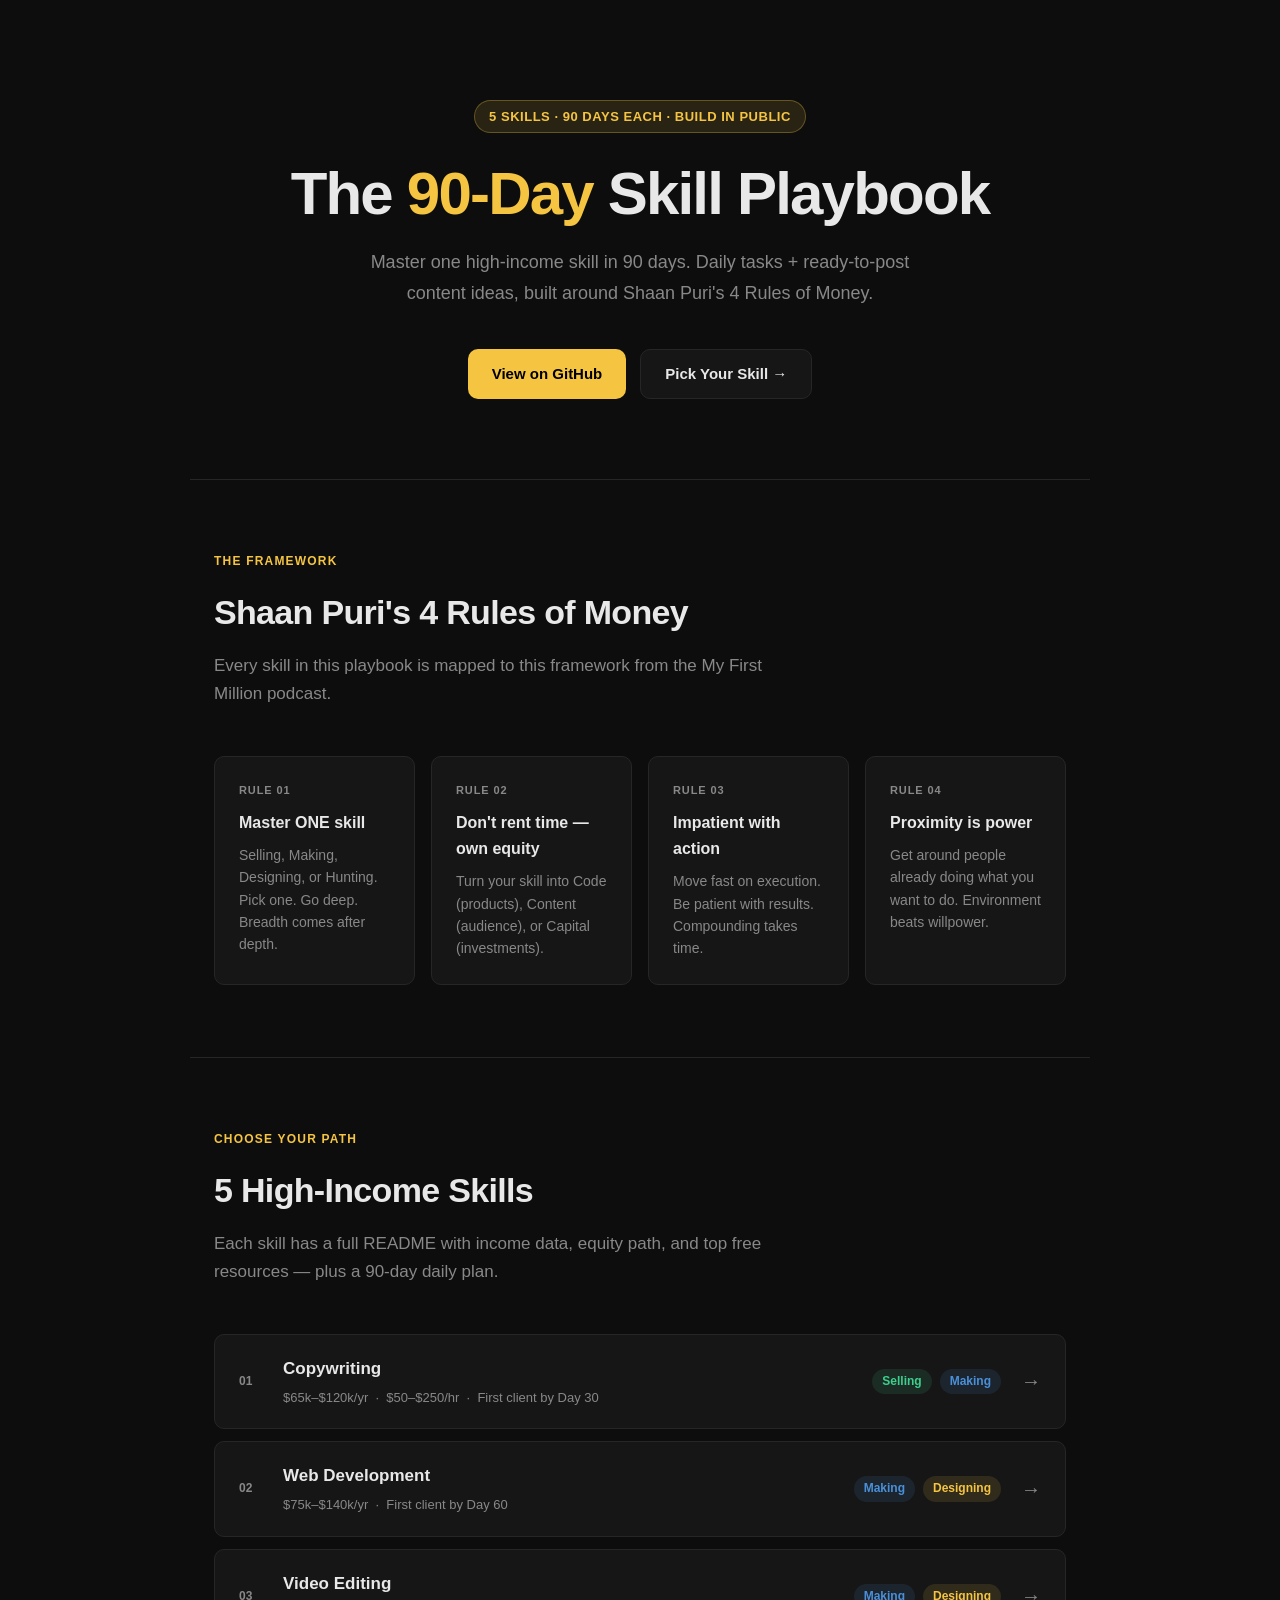
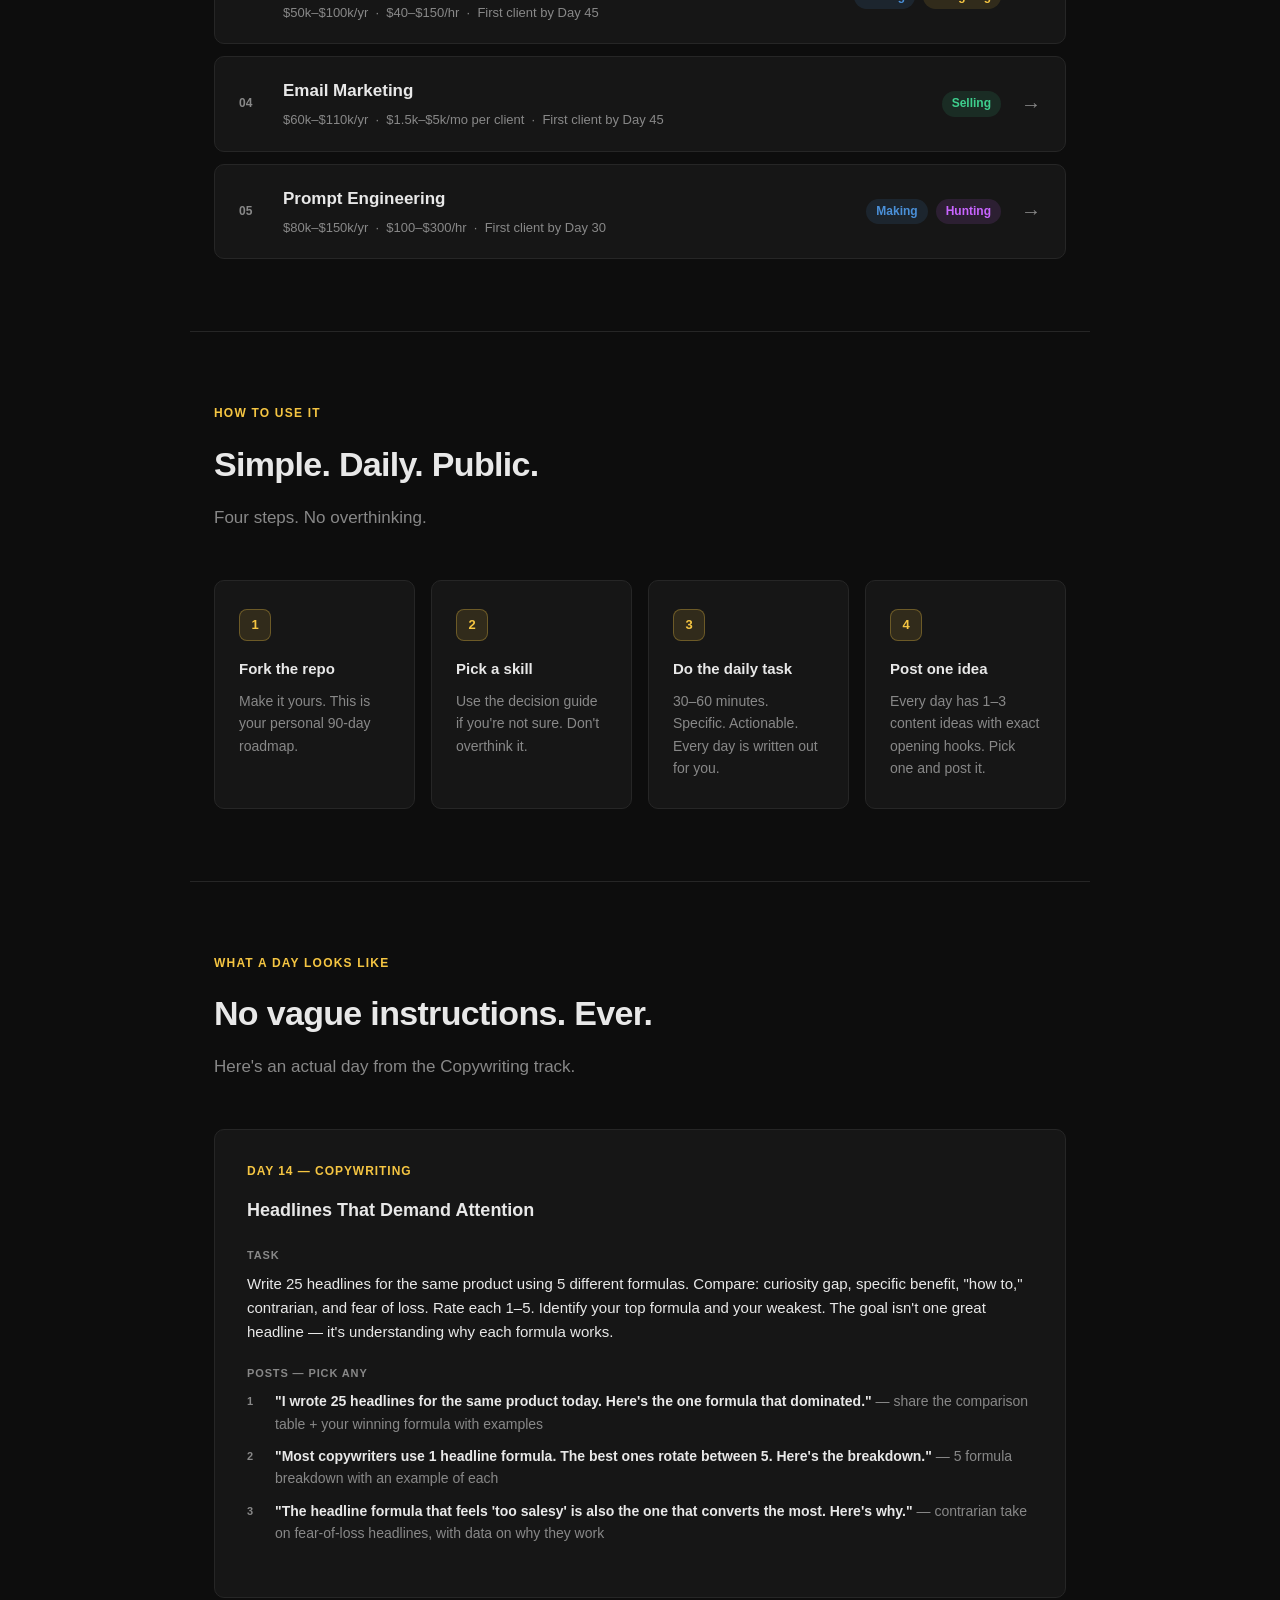
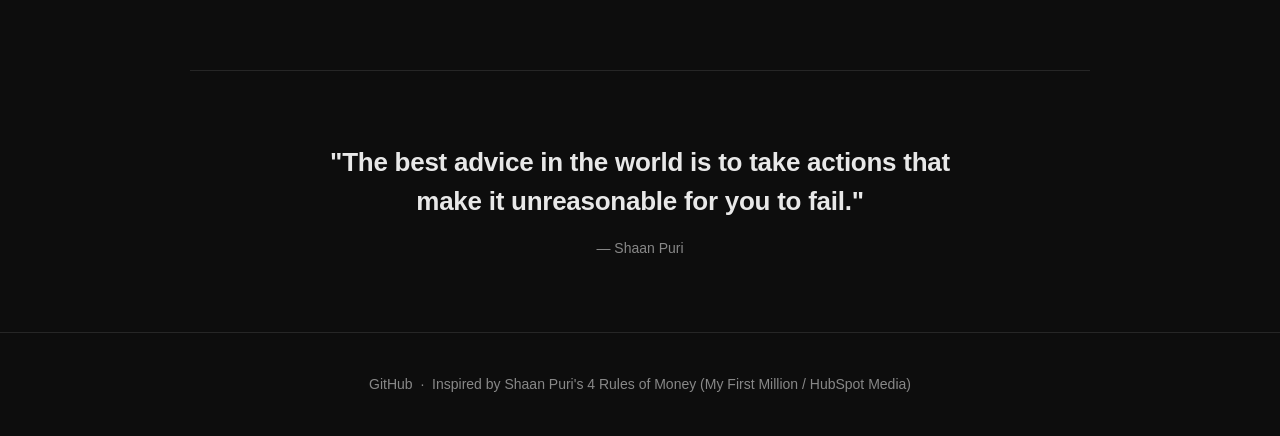
==== docs/index.html @ b60e9d66 "Add GitHub Pages landing page and polish README - docs/index.html: dark-themed landing page with her" ====
<!DOCTYPE html>
<html lang="en">
<head>
  <meta charset="UTF-8" />
  <meta name="viewport" content="width=device-width, initial-scale=1.0" />
  <title>90-Day Skill Playbook</title>
  <meta name="description" content="Master one high-income skill in 90 days. 5 skill tracks mapped to Shaan Puri's 4 Rules of Money — with daily tasks and content ideas for building in public." />
  <meta property="og:title" content="90-Day Skill Playbook" />
  <meta property="og:description" content="Master one high-income skill in 90 days. Daily tasks + post ideas for building in public." />
  <meta property="og:type" content="website" />
  <style>
    *, *::before, *::after { box-sizing: border-box; margin: 0; padding: 0; }

    :root {
      --bg: #0d0d0d;
      --surface: #161616;
      --border: #262626;
      --text: #e8e8e8;
      --muted: #888;
      --accent: #f5c542;
      --accent2: #4a90d9;
      --green: #3ecf8e;
      --radius: 10px;
    }

    body {
      background: var(--bg);
      color: var(--text);
      font-family: -apple-system, BlinkMacSystemFont, 'Segoe UI', sans-serif;
      line-height: 1.65;
      min-height: 100vh;
    }

    a { color: var(--accent); text-decoration: none; }
    a:hover { text-decoration: underline; }

    /* HERO */
    .hero {
      text-align: center;
      padding: 100px 24px 80px;
      max-width: 760px;
      margin: 0 auto;
    }

    .hero-badge {
      display: inline-block;
      background: rgba(245, 197, 66, 0.12);
      color: var(--accent);
      border: 1px solid rgba(245, 197, 66, 0.3);
      padding: 5px 14px;
      border-radius: 100px;
      font-size: 13px;
      font-weight: 600;
      letter-spacing: 0.04em;
      text-transform: uppercase;
      margin-bottom: 28px;
    }

    .hero h1 {
      font-size: clamp(36px, 6vw, 60px);
      font-weight: 800;
      letter-spacing: -0.03em;
      line-height: 1.1;
      margin-bottom: 20px;
    }

    .hero h1 span { color: var(--accent); }

    .hero p {
      font-size: 18px;
      color: var(--muted);
      max-width: 560px;
      margin: 0 auto 40px;
      line-height: 1.7;
    }

    .hero-cta {
      display: flex;
      gap: 14px;
      justify-content: center;
      flex-wrap: wrap;
    }

    .btn {
      display: inline-flex;
      align-items: center;
      gap: 8px;
      padding: 12px 24px;
      border-radius: var(--radius);
      font-size: 15px;
      font-weight: 600;
      transition: opacity 0.15s;
    }

    .btn:hover { opacity: 0.85; text-decoration: none; }

    .btn-primary {
      background: var(--accent);
      color: #000;
    }

    .btn-secondary {
      background: var(--surface);
      color: var(--text);
      border: 1px solid var(--border);
    }

    /* DIVIDER */
    .divider {
      border: none;
      border-top: 1px solid var(--border);
      max-width: 900px;
      margin: 0 auto;
    }

    /* SECTIONS */
    .section {
      max-width: 900px;
      margin: 0 auto;
      padding: 72px 24px;
    }

    .section-label {
      font-size: 12px;
      font-weight: 700;
      letter-spacing: 0.1em;
      text-transform: uppercase;
      color: var(--accent);
      margin-bottom: 12px;
    }

    .section h2 {
      font-size: clamp(24px, 4vw, 34px);
      font-weight: 700;
      letter-spacing: -0.02em;
      margin-bottom: 12px;
    }

    .section-sub {
      color: var(--muted);
      font-size: 17px;
      margin-bottom: 48px;
      max-width: 560px;
    }

    /* FRAMEWORK */
    .rules-grid {
      display: grid;
      grid-template-columns: repeat(auto-fit, minmax(200px, 1fr));
      gap: 16px;
    }

    .rule-card {
      background: var(--surface);
      border: 1px solid var(--border);
      border-radius: var(--radius);
      padding: 24px;
    }

    .rule-num {
      font-size: 11px;
      font-weight: 700;
      letter-spacing: 0.08em;
      text-transform: uppercase;
      color: var(--muted);
      margin-bottom: 10px;
    }

    .rule-card h3 {
      font-size: 16px;
      font-weight: 700;
      margin-bottom: 8px;
      color: var(--text);
    }

    .rule-card p {
      font-size: 14px;
      color: var(--muted);
      line-height: 1.6;
    }

    /* SKILLS */
    .skills-list {
      display: flex;
      flex-direction: column;
      gap: 12px;
    }

    .skill-row {
      display: flex;
      align-items: center;
      gap: 20px;
      background: var(--surface);
      border: 1px solid var(--border);
      border-radius: var(--radius);
      padding: 20px 24px;
      transition: border-color 0.15s;
      text-decoration: none;
      color: var(--text);
    }

    .skill-row:hover {
      border-color: var(--accent);
      text-decoration: none;
    }

    .skill-num {
      font-size: 12px;
      font-weight: 700;
      color: var(--muted);
      min-width: 24px;
    }

    .skill-info { flex: 1; }

    .skill-info h3 {
      font-size: 17px;
      font-weight: 700;
      margin-bottom: 4px;
    }

    .skill-meta {
      font-size: 13px;
      color: var(--muted);
    }

    .skill-tags {
      display: flex;
      gap: 8px;
      flex-wrap: wrap;
    }

    .tag {
      padding: 3px 10px;
      border-radius: 100px;
      font-size: 12px;
      font-weight: 600;
    }

    .tag-selling { background: rgba(62, 207, 142, 0.12); color: var(--green); }
    .tag-making { background: rgba(74, 144, 217, 0.12); color: var(--accent2); }
    .tag-designing { background: rgba(245, 197, 66, 0.12); color: var(--accent); }
    .tag-hunting { background: rgba(200, 100, 255, 0.12); color: #c864ff; }

    .skill-arrow {
      color: var(--muted);
      font-size: 20px;
      transition: transform 0.15s;
    }

    .skill-row:hover .skill-arrow { transform: translateX(4px); }

    /* HOW IT WORKS */
    .steps {
      display: grid;
      grid-template-columns: repeat(auto-fit, minmax(200px, 1fr));
      gap: 16px;
    }

    .step {
      background: var(--surface);
      border: 1px solid var(--border);
      border-radius: var(--radius);
      padding: 28px 24px;
    }

    .step-num {
      width: 32px;
      height: 32px;
      background: rgba(245, 197, 66, 0.12);
      border: 1px solid rgba(245, 197, 66, 0.3);
      border-radius: 8px;
      display: flex;
      align-items: center;
      justify-content: center;
      font-size: 13px;
      font-weight: 700;
      color: var(--accent);
      margin-bottom: 16px;
    }

    .step h3 {
      font-size: 15px;
      font-weight: 700;
      margin-bottom: 8px;
    }

    .step p {
      font-size: 14px;
      color: var(--muted);
      line-height: 1.6;
    }

    /* EXAMPLE DAY */
    .example-box {
      background: var(--surface);
      border: 1px solid var(--border);
      border-radius: var(--radius);
      padding: 32px;
    }

    .example-day-label {
      font-size: 12px;
      font-weight: 700;
      letter-spacing: 0.08em;
      text-transform: uppercase;
      color: var(--accent);
      margin-bottom: 14px;
    }

    .example-box h3 {
      font-size: 18px;
      font-weight: 700;
      margin-bottom: 20px;
    }

    .example-section { margin-bottom: 20px; }

    .example-section-label {
      font-size: 11px;
      font-weight: 700;
      letter-spacing: 0.08em;
      text-transform: uppercase;
      color: var(--muted);
      margin-bottom: 8px;
    }

    .task-text {
      font-size: 15px;
      color: var(--text);
      line-height: 1.6;
    }

    .post-item {
      display: flex;
      gap: 12px;
      align-items: flex-start;
      margin-bottom: 10px;
    }

    .post-item:last-child { margin-bottom: 0; }

    .post-num {
      font-size: 11px;
      font-weight: 700;
      color: var(--muted);
      padding-top: 2px;
      min-width: 16px;
    }

    .post-text { font-size: 14px; line-height: 1.6; color: var(--text); }

    .post-hook { font-weight: 600; }
    .post-angle { color: var(--muted); }

    /* QUOTE */
    .quote-section {
      max-width: 700px;
      margin: 0 auto;
      padding: 72px 24px;
      text-align: center;
    }

    .quote-text {
      font-size: clamp(20px, 3vw, 26px);
      font-weight: 600;
      line-height: 1.5;
      letter-spacing: -0.01em;
      margin-bottom: 16px;
    }

    .quote-attr {
      font-size: 14px;
      color: var(--muted);
    }

    /* FOOTER */
    footer {
      border-top: 1px solid var(--border);
      padding: 40px 24px;
      text-align: center;
      color: var(--muted);
      font-size: 14px;
    }

    footer a { color: var(--muted); }
    footer a:hover { color: var(--text); }

    @media (max-width: 600px) {
      .skill-tags { display: none; }
    }
  </style>
</head>
<body>

  <!-- HERO -->
  <section class="hero">
    <div class="hero-badge">5 Skills · 90 Days Each · Build in Public</div>
    <h1>The <span>90-Day</span> Skill Playbook</h1>
    <p>Master one high-income skill in 90 days. Daily tasks + ready-to-post content ideas, built around Shaan Puri's 4 Rules of Money.</p>
    <div class="hero-cta">
      <a class="btn btn-primary" href="https://github.com/siddchauhan77/90-day-skill-playbook">
        View on GitHub
      </a>
      <a class="btn btn-secondary" href="https://github.com/siddchauhan77/90-day-skill-playbook/blob/main/pick-your-skill.md">
        Pick Your Skill →
      </a>
    </div>
  </section>

  <hr class="divider" />

  <!-- FRAMEWORK -->
  <section class="section">
    <div class="section-label">The Framework</div>
    <h2>Shaan Puri's 4 Rules of Money</h2>
    <p class="section-sub">Every skill in this playbook is mapped to this framework from the My First Million podcast.</p>
    <div class="rules-grid">
      <div class="rule-card">
        <div class="rule-num">Rule 01</div>
        <h3>Master ONE skill</h3>
        <p>Selling, Making, Designing, or Hunting. Pick one. Go deep. Breadth comes after depth.</p>
      </div>
      <div class="rule-card">
        <div class="rule-num">Rule 02</div>
        <h3>Don't rent time — own equity</h3>
        <p>Turn your skill into Code (products), Content (audience), or Capital (investments).</p>
      </div>
      <div class="rule-card">
        <div class="rule-num">Rule 03</div>
        <h3>Impatient with action</h3>
        <p>Move fast on execution. Be patient with results. Compounding takes time.</p>
      </div>
      <div class="rule-card">
        <div class="rule-num">Rule 04</div>
        <h3>Proximity is power</h3>
        <p>Get around people already doing what you want to do. Environment beats willpower.</p>
      </div>
    </div>
  </section>

  <hr class="divider" />

  <!-- SKILLS -->
  <section class="section">
    <div class="section-label">Choose Your Path</div>
    <h2>5 High-Income Skills</h2>
    <p class="section-sub">Each skill has a full README with income data, equity path, and top free resources — plus a 90-day daily plan.</p>
    <div class="skills-list">

      <a class="skill-row" href="https://github.com/siddchauhan77/90-day-skill-playbook/tree/main/skills/01-copywriting">
        <div class="skill-num">01</div>
        <div class="skill-info">
          <h3>Copywriting</h3>
          <div class="skill-meta">$65k–$120k/yr &nbsp;·&nbsp; $50–$250/hr &nbsp;·&nbsp; First client by Day 30</div>
        </div>
        <div class="skill-tags">
          <span class="tag tag-selling">Selling</span>
          <span class="tag tag-making">Making</span>
        </div>
        <div class="skill-arrow">→</div>
      </a>

      <a class="skill-row" href="https://github.com/siddchauhan77/90-day-skill-playbook/tree/main/skills/02-web-development">
        <div class="skill-num">02</div>
        <div class="skill-info">
          <h3>Web Development</h3>
          <div class="skill-meta">$75k–$140k/yr &nbsp;·&nbsp; First client by Day 60</div>
        </div>
        <div class="skill-tags">
          <span class="tag tag-making">Making</span>
          <span class="tag tag-designing">Designing</span>
        </div>
        <div class="skill-arrow">→</div>
      </a>

      <a class="skill-row" href="https://github.com/siddchauhan77/90-day-skill-playbook/tree/main/skills/03-video-editing">
        <div class="skill-num">03</div>
        <div class="skill-info">
          <h3>Video Editing</h3>
          <div class="skill-meta">$50k–$100k/yr &nbsp;·&nbsp; $40–$150/hr &nbsp;·&nbsp; First client by Day 45</div>
        </div>
        <div class="skill-tags">
          <span class="tag tag-making">Making</span>
          <span class="tag tag-designing">Designing</span>
        </div>
        <div class="skill-arrow">→</div>
      </a>

      <a class="skill-row" href="https://github.com/siddchauhan77/90-day-skill-playbook/tree/main/skills/04-email-marketing">
        <div class="skill-num">04</div>
        <div class="skill-info">
          <h3>Email Marketing</h3>
          <div class="skill-meta">$60k–$110k/yr &nbsp;·&nbsp; $1.5k–$5k/mo per client &nbsp;·&nbsp; First client by Day 45</div>
        </div>
        <div class="skill-tags">
          <span class="tag tag-selling">Selling</span>
        </div>
        <div class="skill-arrow">→</div>
      </a>

      <a class="skill-row" href="https://github.com/siddchauhan77/90-day-skill-playbook/tree/main/skills/05-prompt-engineering">
        <div class="skill-num">05</div>
        <div class="skill-info">
          <h3>Prompt Engineering</h3>
          <div class="skill-meta">$80k–$150k/yr &nbsp;·&nbsp; $100–$300/hr &nbsp;·&nbsp; First client by Day 30</div>
        </div>
        <div class="skill-tags">
          <span class="tag tag-making">Making</span>
          <span class="tag tag-hunting">Hunting</span>
        </div>
        <div class="skill-arrow">→</div>
      </a>

    </div>
  </section>

  <hr class="divider" />

  <!-- HOW IT WORKS -->
  <section class="section">
    <div class="section-label">How to Use It</div>
    <h2>Simple. Daily. Public.</h2>
    <p class="section-sub">Four steps. No overthinking.</p>
    <div class="steps">
      <div class="step">
        <div class="step-num">1</div>
        <h3>Fork the repo</h3>
        <p>Make it yours. This is your personal 90-day roadmap.</p>
      </div>
      <div class="step">
        <div class="step-num">2</div>
        <h3>Pick a skill</h3>
        <p>Use the decision guide if you're not sure. Don't overthink it.</p>
      </div>
      <div class="step">
        <div class="step-num">3</div>
        <h3>Do the daily task</h3>
        <p>30–60 minutes. Specific. Actionable. Every day is written out for you.</p>
      </div>
      <div class="step">
        <div class="step-num">4</div>
        <h3>Post one idea</h3>
        <p>Every day has 1–3 content ideas with exact opening hooks. Pick one and post it.</p>
      </div>
    </div>
  </section>

  <hr class="divider" />

  <!-- EXAMPLE DAY -->
  <section class="section">
    <div class="section-label">What a Day Looks Like</div>
    <h2>No vague instructions. Ever.</h2>
    <p class="section-sub">Here's an actual day from the Copywriting track.</p>
    <div class="example-box">
      <div class="example-day-label">Day 14 — Copywriting</div>
      <h3>Headlines That Demand Attention</h3>
      <div class="example-section">
        <div class="example-section-label">Task</div>
        <p class="task-text">Write 25 headlines for the same product using 5 different formulas. Compare: curiosity gap, specific benefit, "how to," contrarian, and fear of loss. Rate each 1–5. Identify your top formula and your weakest. The goal isn't one great headline — it's understanding why each formula works.</p>
      </div>
      <div class="example-section">
        <div class="example-section-label">Posts — pick any</div>
        <div class="post-item">
          <div class="post-num">1</div>
          <div class="post-text"><span class="post-hook">"I wrote 25 headlines for the same product today. Here's the one formula that dominated."</span> <span class="post-angle">— share the comparison table + your winning formula with examples</span></div>
        </div>
        <div class="post-item">
          <div class="post-num">2</div>
          <div class="post-text"><span class="post-hook">"Most copywriters use 1 headline formula. The best ones rotate between 5. Here's the breakdown."</span> <span class="post-angle">— 5 formula breakdown with an example of each</span></div>
        </div>
        <div class="post-item">
          <div class="post-num">3</div>
          <div class="post-text"><span class="post-hook">"The headline formula that feels 'too salesy' is also the one that converts the most. Here's why."</span> <span class="post-angle">— contrarian take on fear-of-loss headlines, with data on why they work</span></div>
        </div>
      </div>
    </div>
  </section>

  <hr class="divider" />

  <!-- QUOTE -->
  <section class="quote-section">
    <p class="quote-text">"The best advice in the world is to take actions that make it unreasonable for you to fail."</p>
    <p class="quote-attr">— Shaan Puri</p>
  </section>

  <!-- FOOTER -->
  <footer>
    <p>
      <a href="https://github.com/siddchauhan77/90-day-skill-playbook">GitHub</a>
      &nbsp;·&nbsp;
      Inspired by Shaan Puri's 4 Rules of Money (My First Million / HubSpot Media)
    </p>
  </footer>

</body>
</html>
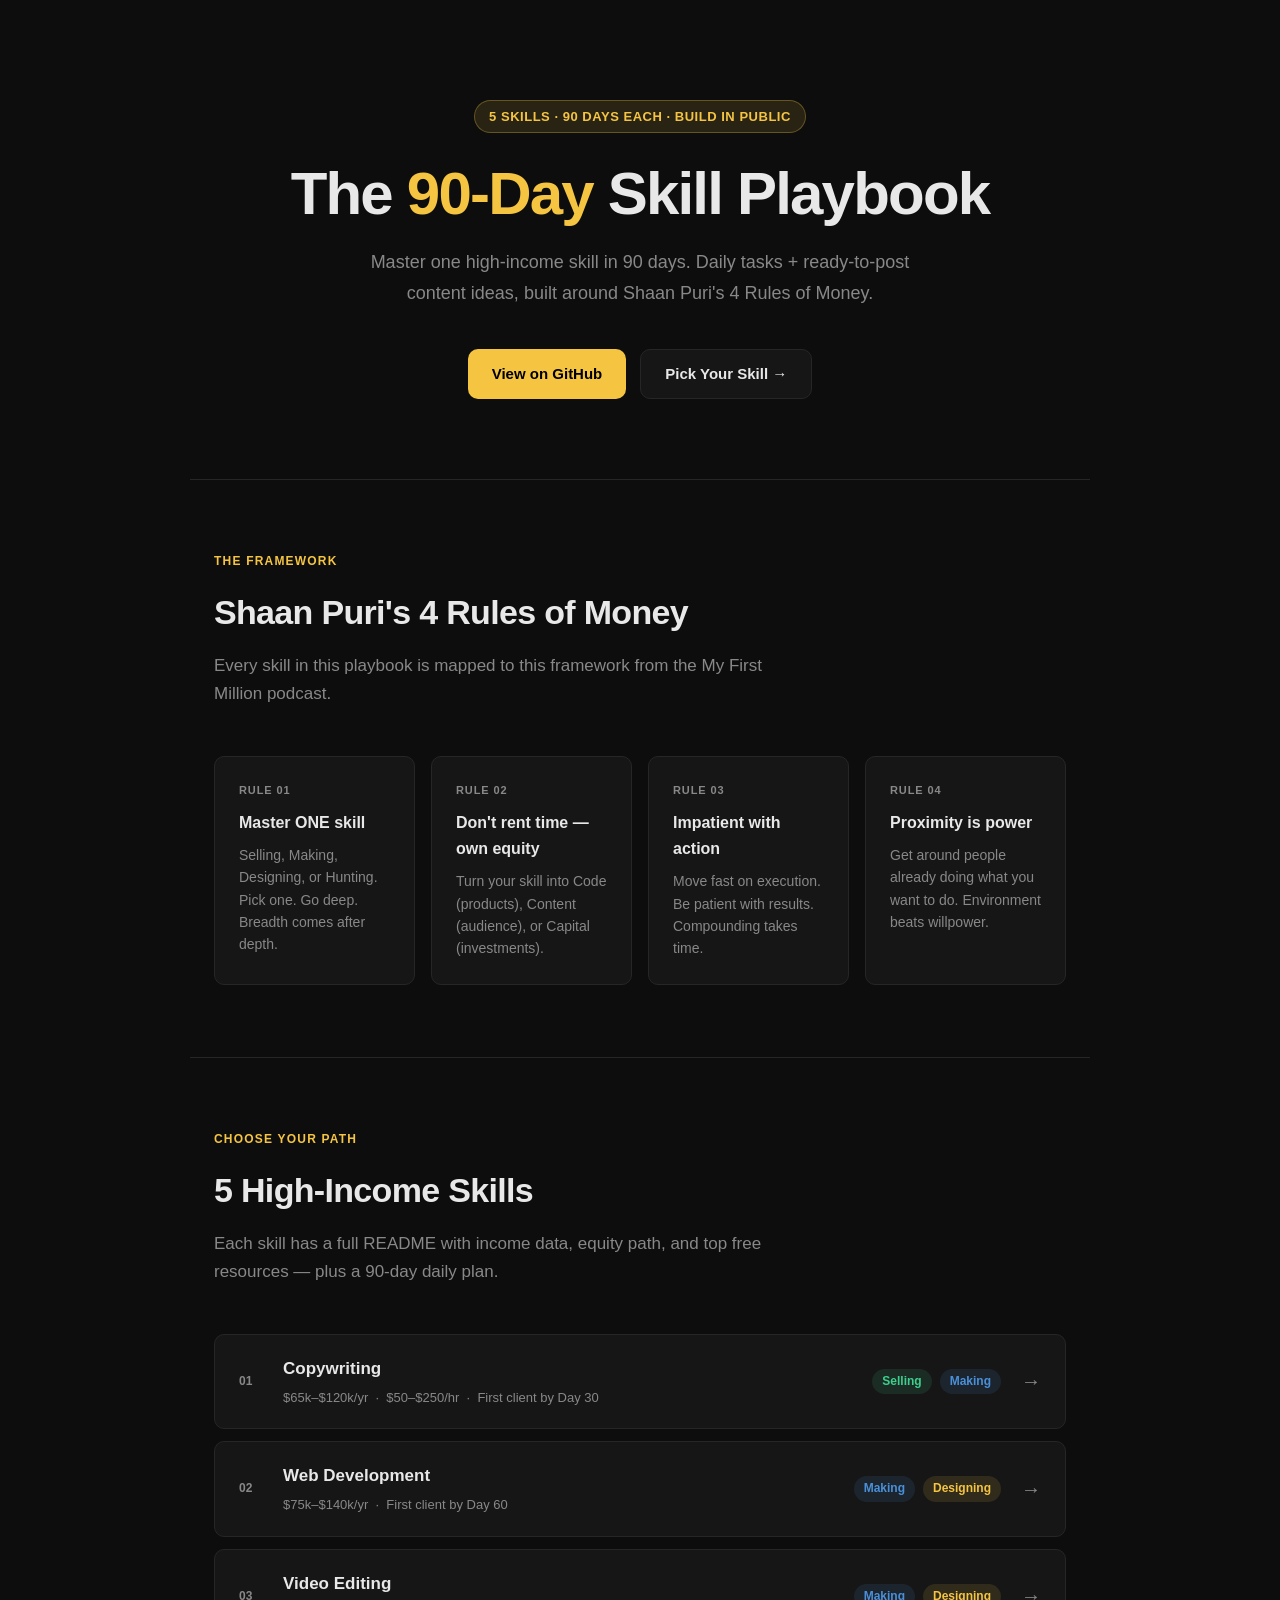
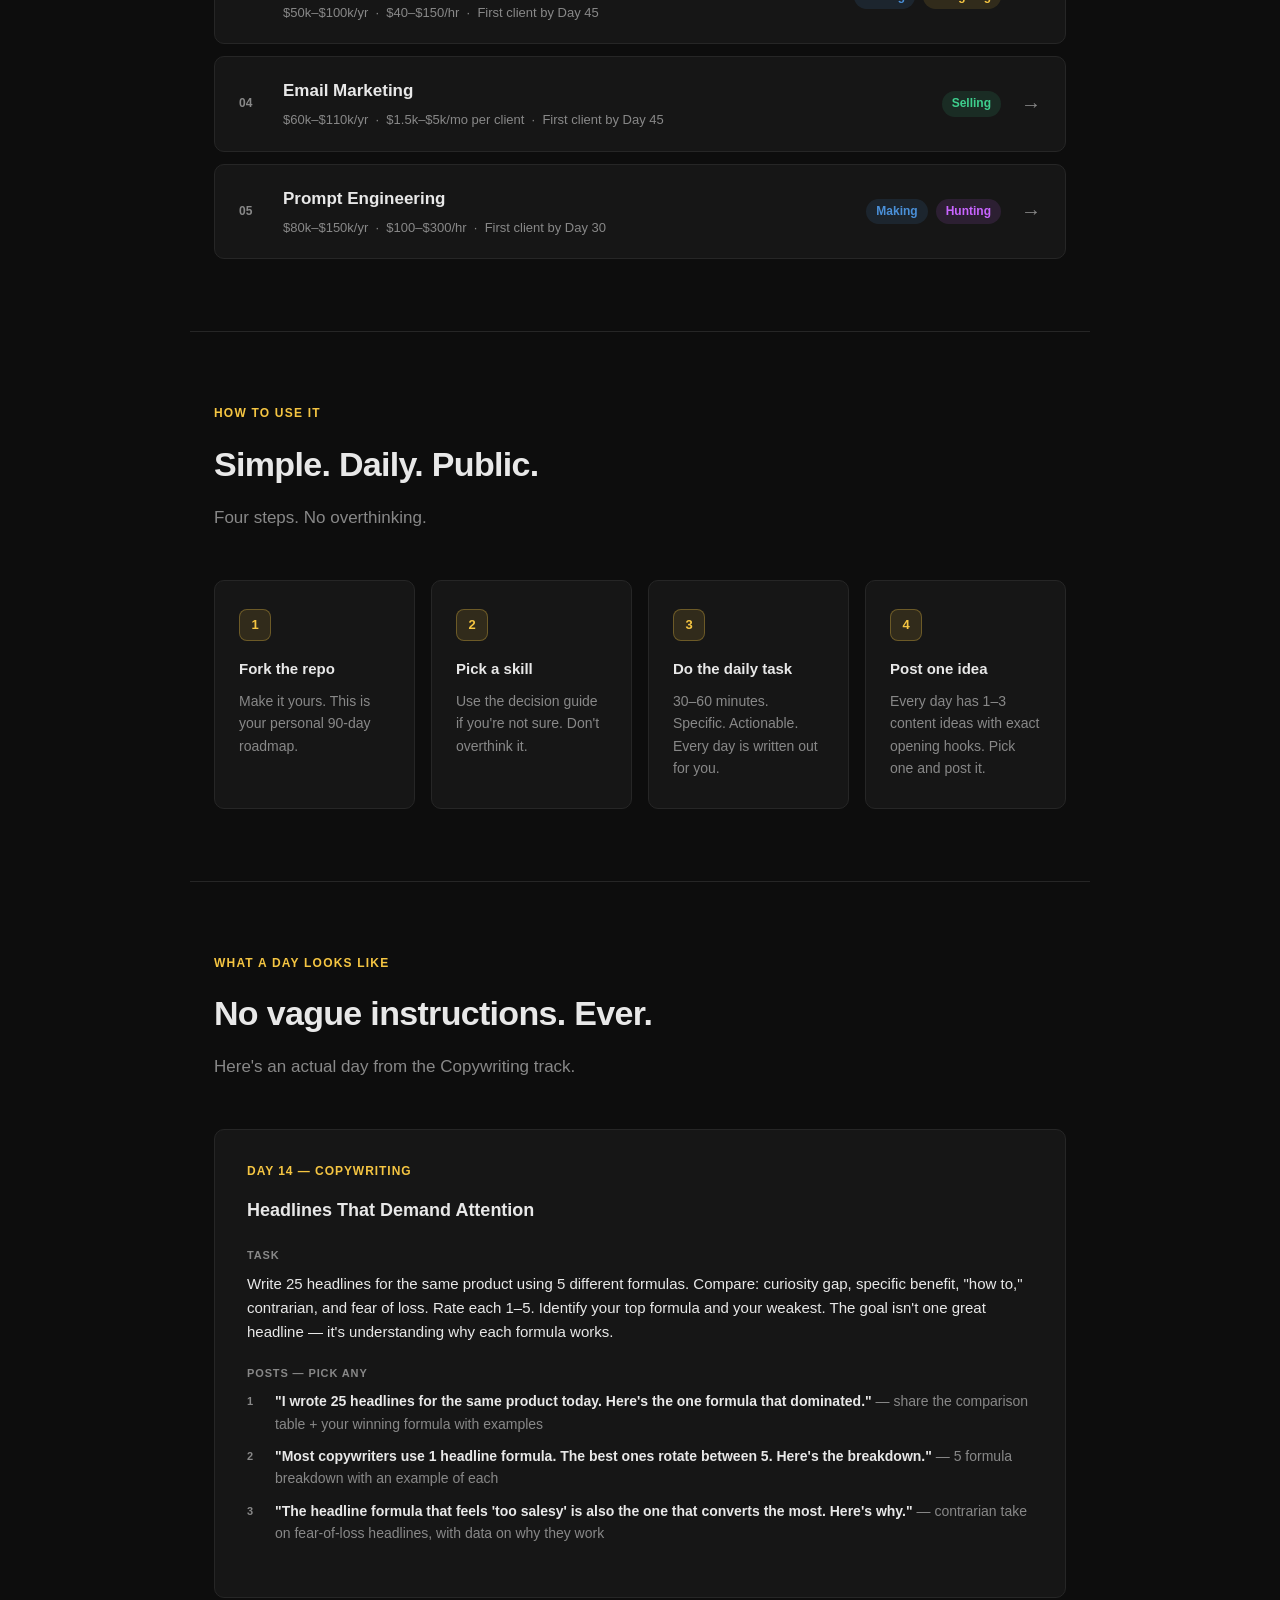
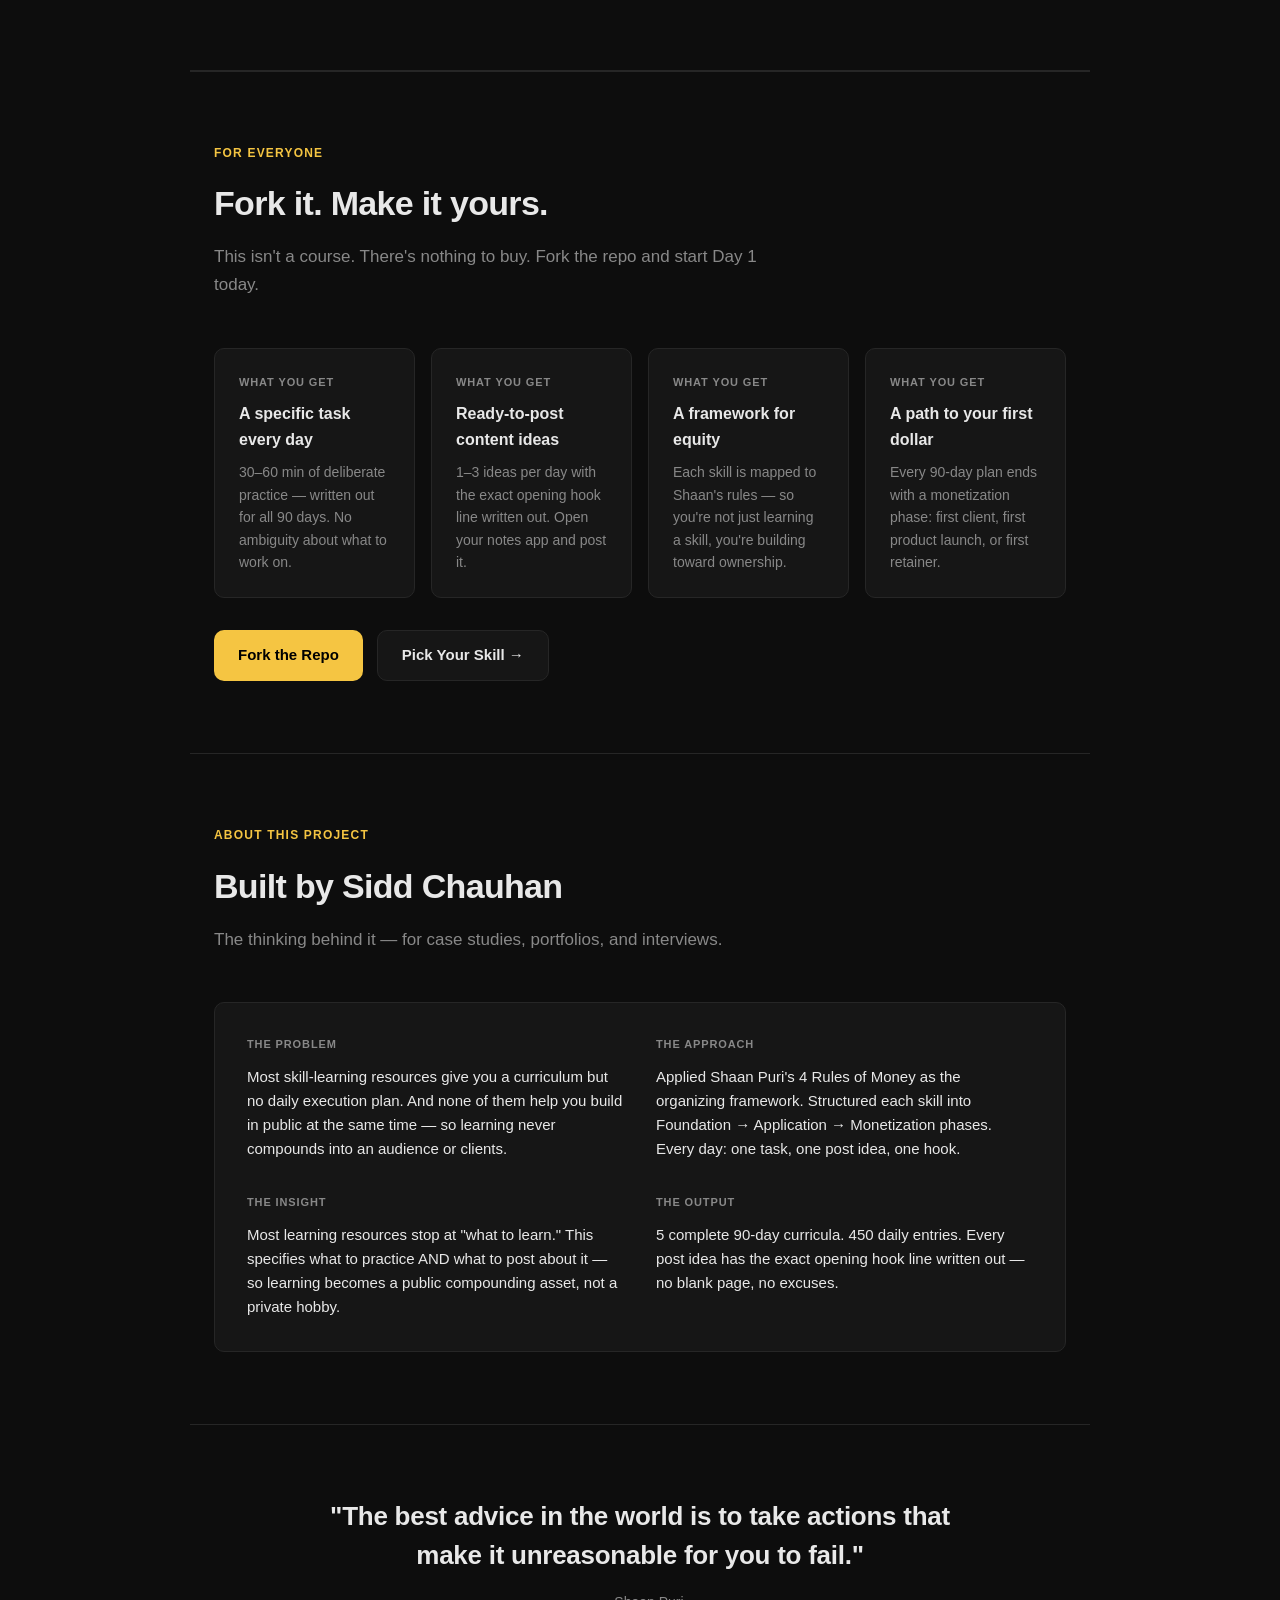
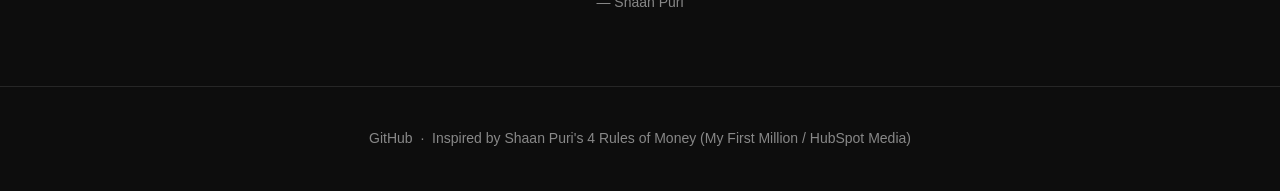
==== commit fad8b832: "Add portfolio framing, value prop, and case study sections - README: added 'Fork This and Make It Yo" ====
--- a/docs/index.html
+++ b/docs/index.html
@@ -388,6 +388,9 @@
 
     @media (max-width: 600px) {
       .skill-tags { display: none; }
+      .example-box > div[style*="grid"] {
+        grid-template-columns: 1fr !important;
+      }
     }
   </style>
 </head>
@@ -580,6 +583,72 @@
 
   <hr class="divider" />
 
+  <hr class="divider" />
+
+  <!-- USE THIS YOURSELF -->
+  <section class="section">
+    <div class="section-label">For Everyone</div>
+    <h2>Fork it. Make it yours.</h2>
+    <p class="section-sub">This isn't a course. There's nothing to buy. Fork the repo and start Day 1 today.</p>
+    <div class="rules-grid">
+      <div class="rule-card">
+        <div class="rule-num">What you get</div>
+        <h3>A specific task every day</h3>
+        <p>30–60 min of deliberate practice — written out for all 90 days. No ambiguity about what to work on.</p>
+      </div>
+      <div class="rule-card">
+        <div class="rule-num">What you get</div>
+        <h3>Ready-to-post content ideas</h3>
+        <p>1–3 ideas per day with the exact opening hook line written out. Open your notes app and post it.</p>
+      </div>
+      <div class="rule-card">
+        <div class="rule-num">What you get</div>
+        <h3>A framework for equity</h3>
+        <p>Each skill is mapped to Shaan's rules — so you're not just learning a skill, you're building toward ownership.</p>
+      </div>
+      <div class="rule-card">
+        <div class="rule-num">What you get</div>
+        <h3>A path to your first dollar</h3>
+        <p>Every 90-day plan ends with a monetization phase: first client, first product launch, or first retainer.</p>
+      </div>
+    </div>
+    <div style="margin-top: 32px; display: flex; gap: 14px; flex-wrap: wrap;">
+      <a class="btn btn-primary" href="https://github.com/siddchauhan77/90-day-skill-playbook/fork">Fork the Repo</a>
+      <a class="btn btn-secondary" href="https://github.com/siddchauhan77/90-day-skill-playbook/blob/main/pick-your-skill.md">Pick Your Skill →</a>
+    </div>
+  </section>
+
+  <hr class="divider" />
+
+  <!-- PORTFOLIO / CASE STUDY FRAMING -->
+  <section class="section">
+    <div class="section-label">About This Project</div>
+    <h2>Built by Sidd Chauhan</h2>
+    <p class="section-sub">The thinking behind it — for case studies, portfolios, and interviews.</p>
+    <div class="example-box">
+      <div style="display: grid; grid-template-columns: 1fr 1fr; gap: 32px;">
+        <div>
+          <div class="example-section-label" style="margin-bottom: 12px;">The Problem</div>
+          <p class="task-text">Most skill-learning resources give you a curriculum but no daily execution plan. And none of them help you build in public at the same time — so learning never compounds into an audience or clients.</p>
+        </div>
+        <div>
+          <div class="example-section-label" style="margin-bottom: 12px;">The Approach</div>
+          <p class="task-text">Applied Shaan Puri's 4 Rules of Money as the organizing framework. Structured each skill into Foundation → Application → Monetization phases. Every day: one task, one post idea, one hook.</p>
+        </div>
+        <div>
+          <div class="example-section-label" style="margin-bottom: 12px;">The Insight</div>
+          <p class="task-text">Most learning resources stop at "what to learn." This specifies what to practice AND what to post about it — so learning becomes a public compounding asset, not a private hobby.</p>
+        </div>
+        <div>
+          <div class="example-section-label" style="margin-bottom: 12px;">The Output</div>
+          <p class="task-text">5 complete 90-day curricula. 450 daily entries. Every post idea has the exact opening hook line written out — no blank page, no excuses.</p>
+        </div>
+      </div>
+    </div>
+  </section>
+
+  <hr class="divider" />
+
   <!-- QUOTE -->
   <section class="quote-section">
     <p class="quote-text">"The best advice in the world is to take actions that make it unreasonable for you to fail."</p>
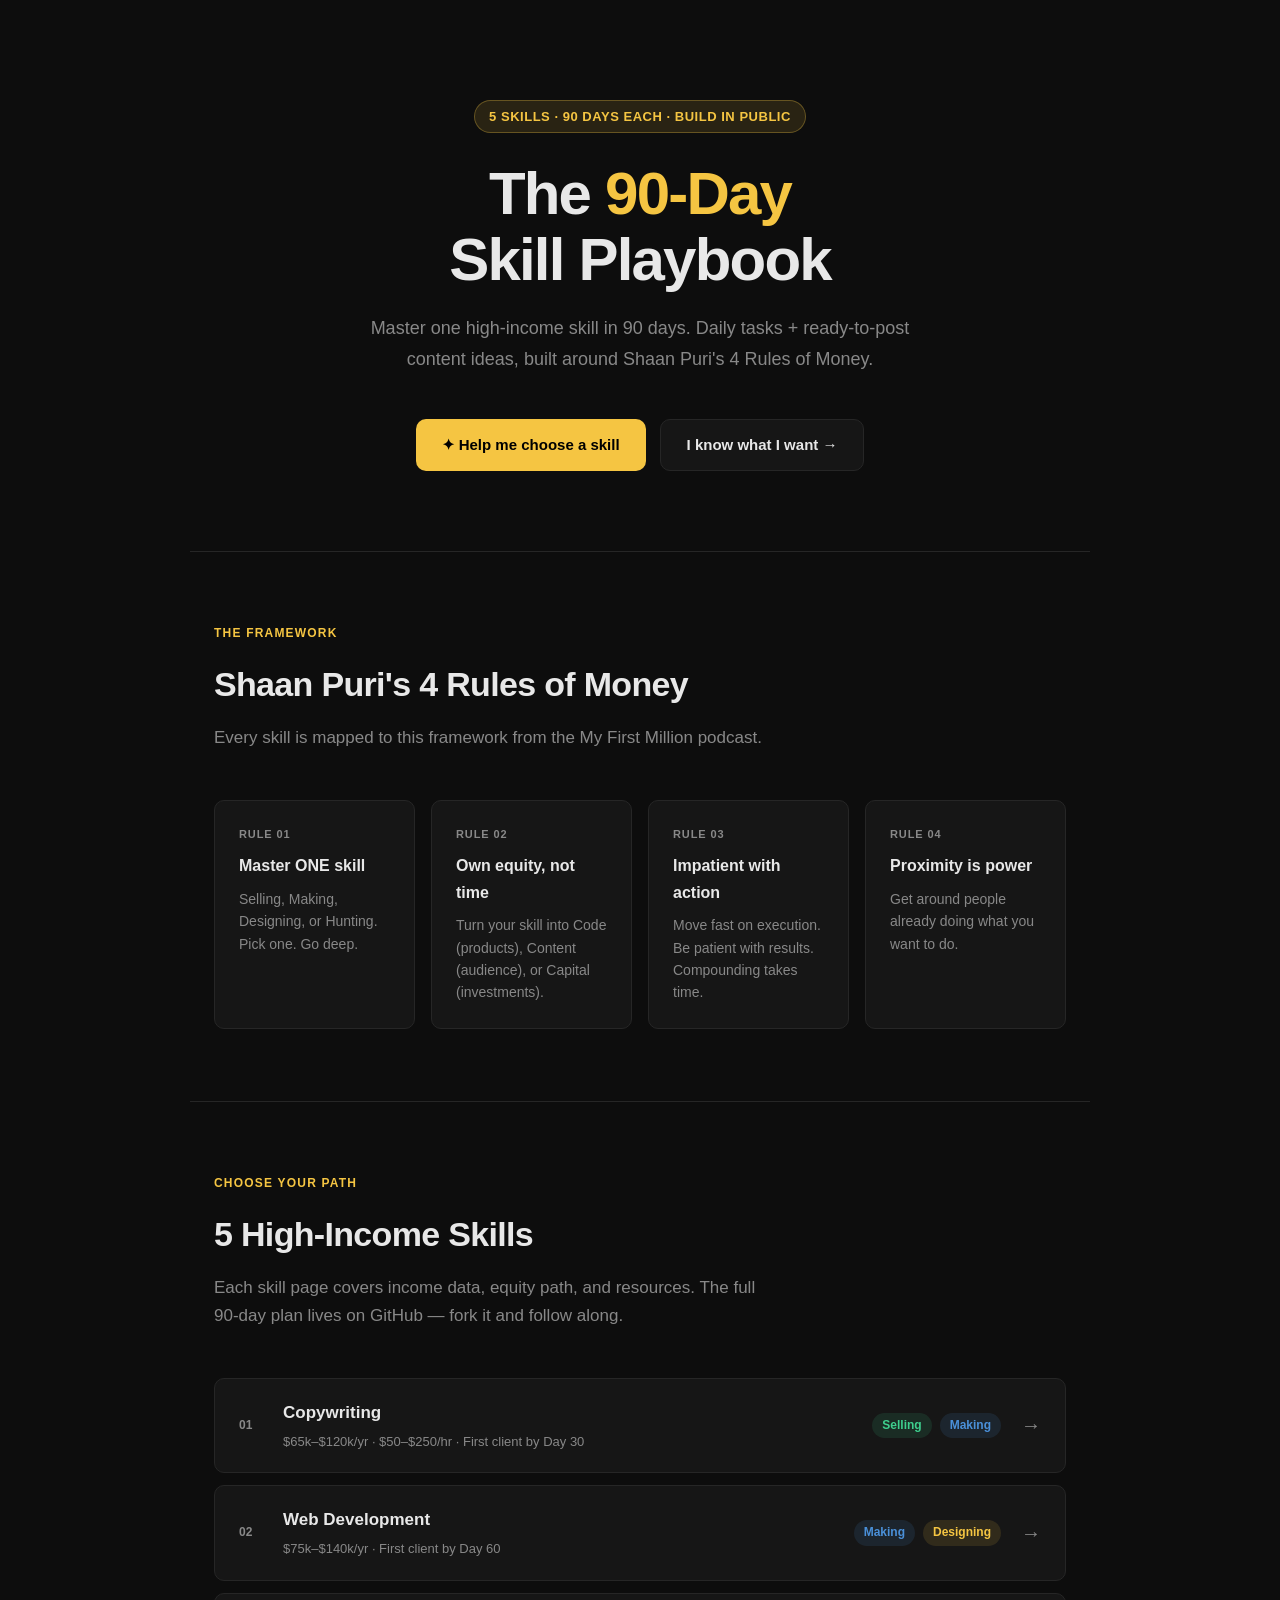
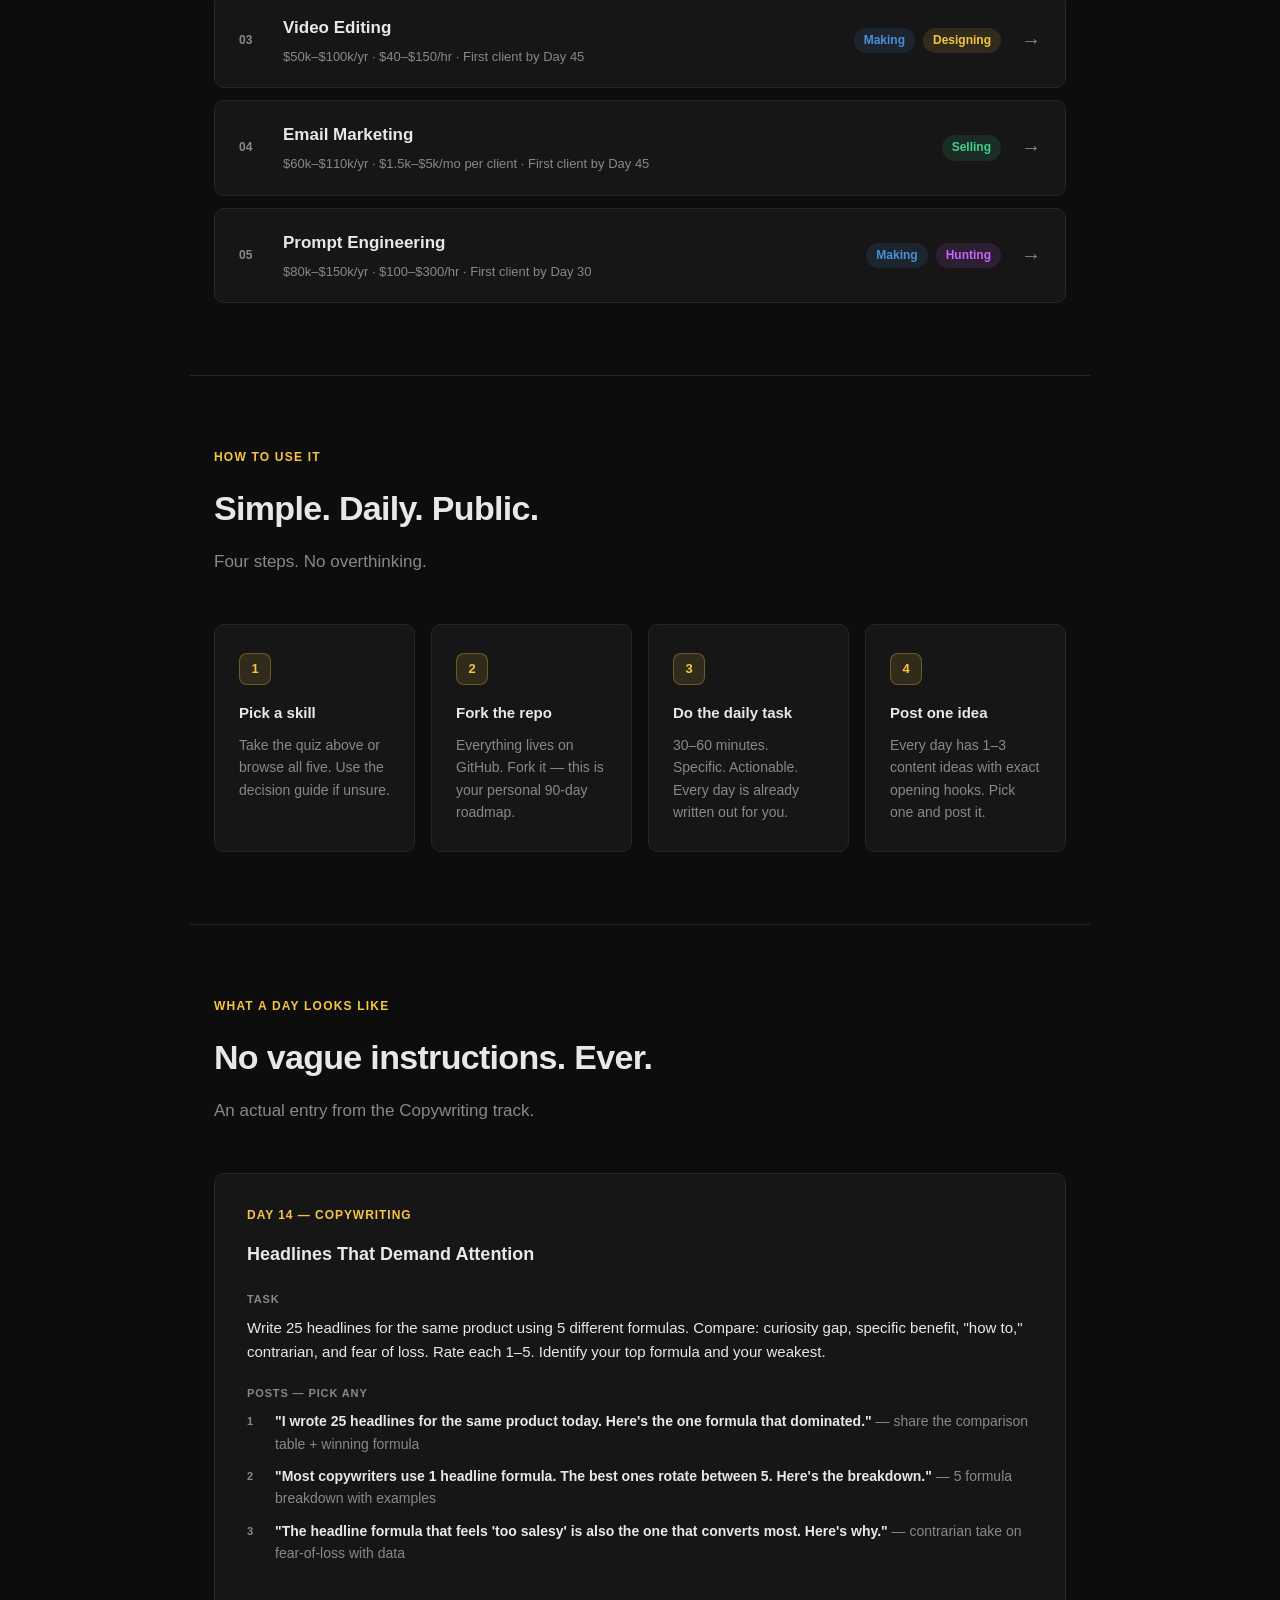
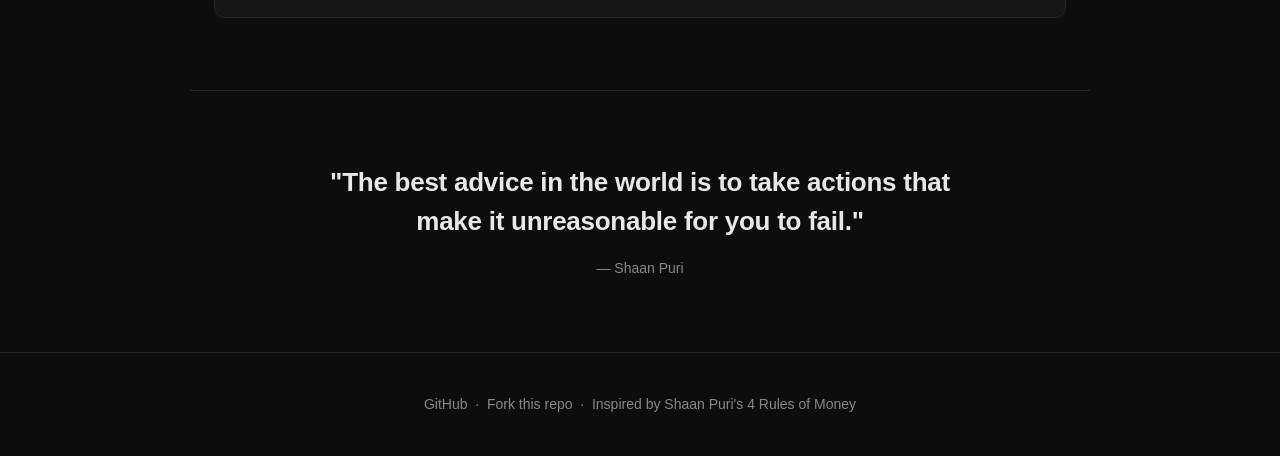
==== commit 928e929e: "Add quiz overlay, skill pages, and shared stylesheet - Rewrote landing page with 4-question card dec" ====
--- a/docs/index.html
+++ b/docs/index.html
@@ -4,665 +4,381 @@
   <meta charset="UTF-8" />
   <meta name="viewport" content="width=device-width, initial-scale=1.0" />
   <title>90-Day Skill Playbook</title>
-  <meta name="description" content="Master one high-income skill in 90 days. 5 skill tracks mapped to Shaan Puri's 4 Rules of Money — with daily tasks and content ideas for building in public." />
-  <meta property="og:title" content="90-Day Skill Playbook" />
-  <meta property="og:description" content="Master one high-income skill in 90 days. Daily tasks + post ideas for building in public." />
-  <meta property="og:type" content="website" />
+  <meta name="description" content="Master one high-income skill in 90 days. 5 skill tracks mapped to Shaan Puri's 4 Rules of Money." />
   <style>
     *, *::before, *::after { box-sizing: border-box; margin: 0; padding: 0; }
-
     :root {
-      --bg: #0d0d0d;
-      --surface: #161616;
-      --border: #262626;
-      --text: #e8e8e8;
-      --muted: #888;
-      --accent: #f5c542;
-      --accent2: #4a90d9;
-      --green: #3ecf8e;
-      --radius: 10px;
-    }
-
-    body {
-      background: var(--bg);
-      color: var(--text);
-      font-family: -apple-system, BlinkMacSystemFont, 'Segoe UI', sans-serif;
-      line-height: 1.65;
-      min-height: 100vh;
-    }
-
-    a { color: var(--accent); text-decoration: none; }
-    a:hover { text-decoration: underline; }
-
-    /* HERO */
-    .hero {
-      text-align: center;
-      padding: 100px 24px 80px;
-      max-width: 760px;
-      margin: 0 auto;
-    }
-
-    .hero-badge {
-      display: inline-block;
-      background: rgba(245, 197, 66, 0.12);
-      color: var(--accent);
-      border: 1px solid rgba(245, 197, 66, 0.3);
-      padding: 5px 14px;
-      border-radius: 100px;
-      font-size: 13px;
-      font-weight: 600;
-      letter-spacing: 0.04em;
-      text-transform: uppercase;
-      margin-bottom: 28px;
-    }
-
-    .hero h1 {
-      font-size: clamp(36px, 6vw, 60px);
-      font-weight: 800;
-      letter-spacing: -0.03em;
-      line-height: 1.1;
-      margin-bottom: 20px;
-    }
-
-    .hero h1 span { color: var(--accent); }
-
-    .hero p {
-      font-size: 18px;
-      color: var(--muted);
-      max-width: 560px;
-      margin: 0 auto 40px;
-      line-height: 1.7;
-    }
-
-    .hero-cta {
-      display: flex;
-      gap: 14px;
-      justify-content: center;
-      flex-wrap: wrap;
-    }
-
-    .btn {
-      display: inline-flex;
-      align-items: center;
-      gap: 8px;
-      padding: 12px 24px;
-      border-radius: var(--radius);
-      font-size: 15px;
-      font-weight: 600;
-      transition: opacity 0.15s;
-    }
-
-    .btn:hover { opacity: 0.85; text-decoration: none; }
-
-    .btn-primary {
-      background: var(--accent);
-      color: #000;
-    }
-
-    .btn-secondary {
-      background: var(--surface);
-      color: var(--text);
-      border: 1px solid var(--border);
-    }
-
-    /* DIVIDER */
-    .divider {
-      border: none;
-      border-top: 1px solid var(--border);
-      max-width: 900px;
-      margin: 0 auto;
-    }
-
-    /* SECTIONS */
-    .section {
-      max-width: 900px;
-      margin: 0 auto;
-      padding: 72px 24px;
-    }
-
-    .section-label {
-      font-size: 12px;
-      font-weight: 700;
-      letter-spacing: 0.1em;
-      text-transform: uppercase;
-      color: var(--accent);
-      margin-bottom: 12px;
-    }
-
-    .section h2 {
-      font-size: clamp(24px, 4vw, 34px);
-      font-weight: 700;
-      letter-spacing: -0.02em;
-      margin-bottom: 12px;
-    }
-
-    .section-sub {
-      color: var(--muted);
-      font-size: 17px;
-      margin-bottom: 48px;
-      max-width: 560px;
-    }
-
-    /* FRAMEWORK */
-    .rules-grid {
-      display: grid;
-      grid-template-columns: repeat(auto-fit, minmax(200px, 1fr));
-      gap: 16px;
-    }
-
-    .rule-card {
-      background: var(--surface);
-      border: 1px solid var(--border);
-      border-radius: var(--radius);
-      padding: 24px;
-    }
-
-    .rule-num {
-      font-size: 11px;
-      font-weight: 700;
-      letter-spacing: 0.08em;
-      text-transform: uppercase;
-      color: var(--muted);
-      margin-bottom: 10px;
-    }
-
-    .rule-card h3 {
-      font-size: 16px;
-      font-weight: 700;
-      margin-bottom: 8px;
-      color: var(--text);
-    }
-
-    .rule-card p {
-      font-size: 14px;
-      color: var(--muted);
-      line-height: 1.6;
-    }
-
-    /* SKILLS */
-    .skills-list {
-      display: flex;
-      flex-direction: column;
-      gap: 12px;
-    }
-
-    .skill-row {
-      display: flex;
-      align-items: center;
-      gap: 20px;
-      background: var(--surface);
-      border: 1px solid var(--border);
-      border-radius: var(--radius);
-      padding: 20px 24px;
-      transition: border-color 0.15s;
-      text-decoration: none;
-      color: var(--text);
-    }
-
-    .skill-row:hover {
-      border-color: var(--accent);
-      text-decoration: none;
-    }
-
-    .skill-num {
-      font-size: 12px;
-      font-weight: 700;
-      color: var(--muted);
-      min-width: 24px;
-    }
-
-    .skill-info { flex: 1; }
-
-    .skill-info h3 {
-      font-size: 17px;
-      font-weight: 700;
-      margin-bottom: 4px;
-    }
-
-    .skill-meta {
-      font-size: 13px;
-      color: var(--muted);
-    }
-
-    .skill-tags {
-      display: flex;
-      gap: 8px;
-      flex-wrap: wrap;
-    }
-
-    .tag {
-      padding: 3px 10px;
-      border-radius: 100px;
-      font-size: 12px;
-      font-weight: 600;
-    }
-
-    .tag-selling { background: rgba(62, 207, 142, 0.12); color: var(--green); }
-    .tag-making { background: rgba(74, 144, 217, 0.12); color: var(--accent2); }
-    .tag-designing { background: rgba(245, 197, 66, 0.12); color: var(--accent); }
-    .tag-hunting { background: rgba(200, 100, 255, 0.12); color: #c864ff; }
-
-    .skill-arrow {
-      color: var(--muted);
-      font-size: 20px;
-      transition: transform 0.15s;
-    }
-
-    .skill-row:hover .skill-arrow { transform: translateX(4px); }
-
-    /* HOW IT WORKS */
-    .steps {
-      display: grid;
-      grid-template-columns: repeat(auto-fit, minmax(200px, 1fr));
-      gap: 16px;
-    }
-
-    .step {
-      background: var(--surface);
-      border: 1px solid var(--border);
-      border-radius: var(--radius);
-      padding: 28px 24px;
-    }
-
-    .step-num {
-      width: 32px;
-      height: 32px;
-      background: rgba(245, 197, 66, 0.12);
-      border: 1px solid rgba(245, 197, 66, 0.3);
-      border-radius: 8px;
-      display: flex;
-      align-items: center;
-      justify-content: center;
-      font-size: 13px;
-      font-weight: 700;
-      color: var(--accent);
-      margin-bottom: 16px;
-    }
-
-    .step h3 {
-      font-size: 15px;
-      font-weight: 700;
-      margin-bottom: 8px;
-    }
-
-    .step p {
-      font-size: 14px;
-      color: var(--muted);
-      line-height: 1.6;
-    }
-
-    /* EXAMPLE DAY */
-    .example-box {
-      background: var(--surface);
-      border: 1px solid var(--border);
-      border-radius: var(--radius);
-      padding: 32px;
-    }
-
-    .example-day-label {
-      font-size: 12px;
-      font-weight: 700;
-      letter-spacing: 0.08em;
-      text-transform: uppercase;
-      color: var(--accent);
-      margin-bottom: 14px;
-    }
-
-    .example-box h3 {
-      font-size: 18px;
-      font-weight: 700;
-      margin-bottom: 20px;
-    }
-
-    .example-section { margin-bottom: 20px; }
-
-    .example-section-label {
-      font-size: 11px;
-      font-weight: 700;
-      letter-spacing: 0.08em;
-      text-transform: uppercase;
-      color: var(--muted);
-      margin-bottom: 8px;
-    }
-
-    .task-text {
-      font-size: 15px;
-      color: var(--text);
-      line-height: 1.6;
-    }
-
-    .post-item {
-      display: flex;
-      gap: 12px;
-      align-items: flex-start;
-      margin-bottom: 10px;
-    }
-
-    .post-item:last-child { margin-bottom: 0; }
-
-    .post-num {
-      font-size: 11px;
-      font-weight: 700;
-      color: var(--muted);
-      padding-top: 2px;
-      min-width: 16px;
-    }
-
-    .post-text { font-size: 14px; line-height: 1.6; color: var(--text); }
-
-    .post-hook { font-weight: 600; }
-    .post-angle { color: var(--muted); }
-
-    /* QUOTE */
-    .quote-section {
-      max-width: 700px;
-      margin: 0 auto;
-      padding: 72px 24px;
-      text-align: center;
-    }
-
-    .quote-text {
-      font-size: clamp(20px, 3vw, 26px);
-      font-weight: 600;
-      line-height: 1.5;
-      letter-spacing: -0.01em;
-      margin-bottom: 16px;
-    }
-
-    .quote-attr {
-      font-size: 14px;
-      color: var(--muted);
-    }
-
-    /* FOOTER */
-    footer {
-      border-top: 1px solid var(--border);
-      padding: 40px 24px;
-      text-align: center;
-      color: var(--muted);
-      font-size: 14px;
-    }
-
-    footer a { color: var(--muted); }
-    footer a:hover { color: var(--text); }
-
-    @media (max-width: 600px) {
-      .skill-tags { display: none; }
-      .example-box > div[style*="grid"] {
-        grid-template-columns: 1fr !important;
-      }
+      --bg:#0d0d0d; --surface:#161616; --surface2:#1e1e1e; --border:#262626;
+      --text:#e8e8e8; --muted:#888; --accent:#f5c542; --accent2:#4a90d9;
+      --green:#3ecf8e; --r:10px;
+    }
+    body { background:var(--bg); color:var(--text); font-family:-apple-system,BlinkMacSystemFont,'Segoe UI',sans-serif; line-height:1.65; }
+    a { color:var(--accent); text-decoration:none; }
+    a:hover { text-decoration:underline; }
+
+    /* hero */
+    .hero { text-align:center; padding:100px 24px 80px; max-width:760px; margin:0 auto; }
+    .badge { display:inline-block; background:rgba(245,197,66,.12); color:var(--accent); border:1px solid rgba(245,197,66,.3); padding:5px 14px; border-radius:100px; font-size:13px; font-weight:600; letter-spacing:.04em; text-transform:uppercase; margin-bottom:28px; }
+    .hero h1 { font-size:clamp(36px,6vw,60px); font-weight:800; letter-spacing:-.03em; line-height:1.1; margin-bottom:20px; }
+    .hero h1 span { color:var(--accent); }
+    .hero p { font-size:18px; color:var(--muted); max-width:540px; margin:0 auto 44px; line-height:1.7; }
+    .cta-row { display:flex; gap:14px; justify-content:center; flex-wrap:wrap; }
+    .btn { display:inline-flex; align-items:center; gap:8px; padding:13px 26px; border-radius:var(--r); font-size:15px; font-weight:600; cursor:pointer; border:none; transition:opacity .15s,transform .1s; text-decoration:none; }
+    .btn:hover { opacity:.88; transform:translateY(-1px); text-decoration:none; }
+    .btn-p { background:var(--accent); color:#000; }
+    .btn-s { background:var(--surface); color:var(--text); border:1px solid var(--border); }
+
+    /* layout */
+    .div { border:none; border-top:1px solid var(--border); max-width:900px; margin:0 auto; }
+    .sec { max-width:900px; margin:0 auto; padding:72px 24px; }
+    .lbl { font-size:12px; font-weight:700; letter-spacing:.1em; text-transform:uppercase; color:var(--accent); margin-bottom:12px; }
+    .sec h2 { font-size:clamp(24px,4vw,34px); font-weight:700; letter-spacing:-.02em; margin-bottom:12px; }
+    .sub { color:var(--muted); font-size:17px; margin-bottom:48px; max-width:560px; }
+
+    /* cards */
+    .grid4 { display:grid; grid-template-columns:repeat(auto-fit,minmax(200px,1fr)); gap:16px; }
+    .card { background:var(--surface); border:1px solid var(--border); border-radius:var(--r); padding:24px; }
+    .card-lbl { font-size:11px; font-weight:700; letter-spacing:.08em; text-transform:uppercase; color:var(--muted); margin-bottom:10px; }
+    .card h3 { font-size:16px; font-weight:700; margin-bottom:8px; }
+    .card p { font-size:14px; color:var(--muted); line-height:1.6; }
+
+    /* skills list */
+    .skills { display:flex; flex-direction:column; gap:12px; }
+    .sk { display:flex; align-items:center; gap:20px; background:var(--surface); border:1px solid var(--border); border-radius:var(--r); padding:20px 24px; transition:border-color .15s; text-decoration:none; color:var(--text); }
+    .sk:hover { border-color:var(--accent); text-decoration:none; }
+    .sk-n { font-size:12px; font-weight:700; color:var(--muted); min-width:24px; }
+    .sk-i { flex:1; }
+    .sk-i h3 { font-size:17px; font-weight:700; margin-bottom:4px; }
+    .sk-m { font-size:13px; color:var(--muted); }
+    .tags { display:flex; gap:8px; flex-wrap:wrap; }
+    .tag { padding:3px 10px; border-radius:100px; font-size:12px; font-weight:600; }
+    .ts { background:rgba(62,207,142,.12); color:var(--green); }
+    .tm { background:rgba(74,144,217,.12); color:var(--accent2); }
+    .td { background:rgba(245,197,66,.12); color:var(--accent); }
+    .th { background:rgba(200,100,255,.12); color:#c864ff; }
+    .arr { color:var(--muted); font-size:20px; transition:transform .15s; }
+    .sk:hover .arr { transform:translateX(4px); }
+
+    /* steps */
+    .steps { display:grid; grid-template-columns:repeat(auto-fit,minmax(200px,1fr)); gap:16px; }
+    .step { background:var(--surface); border:1px solid var(--border); border-radius:var(--r); padding:28px 24px; }
+    .step-n { width:32px; height:32px; background:rgba(245,197,66,.12); border:1px solid rgba(245,197,66,.3); border-radius:8px; display:flex; align-items:center; justify-content:center; font-size:13px; font-weight:700; color:var(--accent); margin-bottom:16px; }
+    .step h3 { font-size:15px; font-weight:700; margin-bottom:8px; }
+    .step p { font-size:14px; color:var(--muted); line-height:1.6; }
+
+    /* example box */
+    .box { background:var(--surface); border:1px solid var(--border); border-radius:var(--r); padding:32px; }
+    .box-lbl { font-size:12px; font-weight:700; letter-spacing:.08em; text-transform:uppercase; color:var(--accent); margin-bottom:14px; }
+    .box h3 { font-size:18px; font-weight:700; margin-bottom:20px; }
+    .blk { margin-bottom:20px; }
+    .blk-lbl { font-size:11px; font-weight:700; letter-spacing:.08em; text-transform:uppercase; color:var(--muted); margin-bottom:8px; }
+    .blk p { font-size:15px; line-height:1.6; }
+    .pi { display:flex; gap:12px; margin-bottom:10px; }
+    .pi:last-child { margin-bottom:0; }
+    .pn { font-size:11px; font-weight:700; color:var(--muted); padding-top:2px; min-width:16px; }
+    .pt { font-size:14px; line-height:1.6; }
+    .ph { font-weight:600; }
+    .pa { color:var(--muted); }
+
+    /* case study grid */
+    .cg { display:grid; grid-template-columns:1fr 1fr; gap:32px; }
+    .cg-i h4 { font-size:11px; font-weight:700; letter-spacing:.08em; text-transform:uppercase; color:var(--muted); margin-bottom:10px; }
+    .cg-i p { font-size:15px; line-height:1.6; }
+
+    /* quote */
+    .q-sec { max-width:700px; margin:0 auto; padding:72px 24px; text-align:center; }
+    .q-text { font-size:clamp(20px,3vw,26px); font-weight:600; line-height:1.5; letter-spacing:-.01em; margin-bottom:16px; }
+    .q-attr { font-size:14px; color:var(--muted); }
+
+    footer { border-top:1px solid var(--border); padding:40px 24px; text-align:center; color:var(--muted); font-size:14px; }
+    footer a { color:var(--muted); }
+    footer a:hover { color:var(--text); }
+
+    /* ── QUIZ OVERLAY ── */
+    #qo {
+      position:fixed; inset:0; z-index:1000;
+      background:rgba(0,0,0,.92); backdrop-filter:blur(12px);
+      display:flex; align-items:center; justify-content:center; padding:24px;
+      opacity:0; pointer-events:none; transition:opacity .25s;
+    }
+    #qo.open { opacity:1; pointer-events:all; }
+    .qshell {
+      background:var(--surface); border:1px solid var(--border); border-radius:16px;
+      width:100%; max-width:560px; overflow:hidden;
+      transform:translateY(20px); transition:transform .3s cubic-bezier(.22,1,.36,1);
+    }
+    #qo.open .qshell { transform:translateY(0); }
+    .qhdr { padding:20px 24px 0; display:flex; align-items:center; justify-content:space-between; }
+    .qbar { flex:1; height:4px; background:var(--border); border-radius:2px; margin-right:16px; overflow:hidden; }
+    .qfill { height:100%; background:var(--accent); border-radius:2px; transition:width .4s cubic-bezier(.22,1,.36,1); }
+    .qx { background:none; border:none; color:var(--muted); font-size:22px; cursor:pointer; padding:4px; line-height:1; transition:color .15s; }
+    .qx:hover { color:var(--text); }
+    .qbody { padding:32px 24px 28px; }
+    .qstep { font-size:12px; font-weight:700; letter-spacing:.08em; text-transform:uppercase; color:var(--muted); margin-bottom:16px; }
+    .qq { font-size:clamp(20px,4vw,26px); font-weight:700; letter-spacing:-.02em; margin-bottom:28px; line-height:1.3; }
+    .qopts { display:flex; flex-direction:column; gap:10px; }
+    .qopt {
+      background:var(--surface2); border:1px solid var(--border); border-radius:var(--r);
+      padding:16px 20px; cursor:pointer; font-size:15px; font-weight:500; color:var(--text);
+      text-align:left; transition:border-color .15s,background .15s; width:100%;
+    }
+    .qopt:hover { border-color:var(--accent); background:rgba(245,197,66,.04); }
+    .qopt.sel { border-color:var(--accent); background:rgba(245,197,66,.08); color:var(--accent); }
+    .qfoot { padding:0 24px 24px; display:flex; align-items:center; gap:12px; }
+    .qback { background:none; border:1px solid var(--border); color:var(--muted); padding:10px 18px; border-radius:var(--r); font-size:14px; font-weight:500; cursor:pointer; transition:border-color .15s,color .15s; }
+    .qback:hover { border-color:var(--text); color:var(--text); }
+    .qnext { flex:1; background:var(--accent); color:#000; padding:12px 20px; border-radius:var(--r); font-size:15px; font-weight:700; border:none; cursor:pointer; opacity:.4; pointer-events:none; transition:opacity .15s; }
+    .qnext.on { opacity:1; pointer-events:all; }
+
+    /* result */
+    .qres { padding:32px 24px; text-align:center; display:none; }
+    .qres.show { display:block; }
+    .ri { font-size:48px; margin-bottom:16px; }
+    .re { font-size:12px; font-weight:700; letter-spacing:.1em; text-transform:uppercase; color:var(--muted); margin-bottom:12px; }
+    .rsk { font-size:clamp(28px,5vw,38px); font-weight:800; letter-spacing:-.03em; color:var(--accent); margin-bottom:12px; }
+    .rr { font-size:16px; color:var(--muted); line-height:1.6; margin-bottom:8px; max-width:400px; margin-left:auto; margin-right:auto; }
+    .rin { font-size:14px; color:var(--green); font-weight:600; margin-bottom:32px; }
+    .rctas { display:flex; flex-direction:column; gap:10px; }
+    .rctas a { display:block; padding:14px 20px; border-radius:var(--r); font-size:15px; font-weight:600; text-decoration:none; transition:opacity .15s; }
+    .rctas a:hover { opacity:.85; text-decoration:none; }
+    .rcp { background:var(--accent); color:#000; }
+    .rcs { background:var(--surface2); color:var(--text); border:1px solid var(--border); }
+    .rrt { background:none; border:none; color:var(--muted); font-size:13px; cursor:pointer; margin-top:16px; text-decoration:underline; }
+    .rrt:hover { color:var(--text); }
+
+    @media (max-width:600px) {
+      .tags { display:none; }
+      .cg { grid-template-columns:1fr; gap:20px; }
     }
   </style>
 </head>
 <body>
 
+  <!-- QUIZ OVERLAY -->
+  <div id="qo" role="dialog" aria-modal="true" aria-label="Skill finder quiz">
+    <div class="qshell">
+      <div class="qhdr">
+        <div class="qbar"><div class="qfill" id="qprog" style="width:0%"></div></div>
+        <button class="qx" id="qclose" aria-label="Close">✕</button>
+      </div>
+      <div id="qqs">
+        <div class="qbody">
+          <div class="qstep" id="qstep">Question 1 of 4</div>
+          <div class="qq" id="qqtext"></div>
+          <div class="qopts" id="qopts"></div>
+        </div>
+        <div class="qfoot">
+          <button class="qback" id="qback" style="display:none">← Back</button>
+          <button class="qnext" id="qnext">Next →</button>
+        </div>
+      </div>
+      <div class="qres" id="qres">
+        <div class="ri" id="ricon"></div>
+        <div class="re">Your best match</div>
+        <div class="rsk" id="rname"></div>
+        <div class="rr" id="rreason"></div>
+        <div class="rin" id="rincome"></div>
+        <div class="rctas">
+          <a href="#" id="rcta1" class="rcp">Start the 90-day plan on GitHub →</a>
+          <a href="#" id="rcta2" class="rcs">View skill overview</a>
+        </div>
+        <button class="rrt" id="rretake">Retake the quiz</button>
+      </div>
+    </div>
+  </div>
+
   <!-- HERO -->
   <section class="hero">
-    <div class="hero-badge">5 Skills · 90 Days Each · Build in Public</div>
-    <h1>The <span>90-Day</span> Skill Playbook</h1>
+    <div class="badge">5 Skills · 90 Days Each · Build in Public</div>
+    <h1>The <span>90-Day</span><br>Skill Playbook</h1>
     <p>Master one high-income skill in 90 days. Daily tasks + ready-to-post content ideas, built around Shaan Puri's 4 Rules of Money.</p>
-    <div class="hero-cta">
-      <a class="btn btn-primary" href="https://github.com/siddchauhan77/90-day-skill-playbook">
-        View on GitHub
-      </a>
-      <a class="btn btn-secondary" href="https://github.com/siddchauhan77/90-day-skill-playbook/blob/main/pick-your-skill.md">
-        Pick Your Skill →
-      </a>
-    </div>
-  </section>
-
-  <hr class="divider" />
+    <div class="cta-row">
+      <button class="btn btn-p" id="openquiz">✦ Help me choose a skill</button>
+      <a class="btn btn-s" href="#skills">I know what I want →</a>
+    </div>
+  </section>
+
+  <hr class="div" />
 
   <!-- FRAMEWORK -->
-  <section class="section">
-    <div class="section-label">The Framework</div>
+  <section class="sec">
+    <div class="lbl">The Framework</div>
     <h2>Shaan Puri's 4 Rules of Money</h2>
-    <p class="section-sub">Every skill in this playbook is mapped to this framework from the My First Million podcast.</p>
-    <div class="rules-grid">
-      <div class="rule-card">
-        <div class="rule-num">Rule 01</div>
-        <h3>Master ONE skill</h3>
-        <p>Selling, Making, Designing, or Hunting. Pick one. Go deep. Breadth comes after depth.</p>
+    <p class="sub">Every skill is mapped to this framework from the My First Million podcast.</p>
+    <div class="grid4">
+      <div class="card"><div class="card-lbl">Rule 01</div><h3>Master ONE skill</h3><p>Selling, Making, Designing, or Hunting. Pick one. Go deep.</p></div>
+      <div class="card"><div class="card-lbl">Rule 02</div><h3>Own equity, not time</h3><p>Turn your skill into Code (products), Content (audience), or Capital (investments).</p></div>
+      <div class="card"><div class="card-lbl">Rule 03</div><h3>Impatient with action</h3><p>Move fast on execution. Be patient with results. Compounding takes time.</p></div>
+      <div class="card"><div class="card-lbl">Rule 04</div><h3>Proximity is power</h3><p>Get around people already doing what you want to do.</p></div>
+    </div>
+  </section>
+
+  <hr class="div" />
+
+  <!-- SKILLS -->
+  <section class="sec" id="skills">
+    <div class="lbl">Choose Your Path</div>
+    <h2>5 High-Income Skills</h2>
+    <p class="sub">Each skill page covers income data, equity path, and resources. The full 90-day plan lives on GitHub — fork it and follow along.</p>
+    <div class="skills">
+      <a class="sk" href="skills/copywriting.html"><div class="sk-n">01</div><div class="sk-i"><h3>Copywriting</h3><div class="sk-m">$65k–$120k/yr · $50–$250/hr · First client by Day 30</div></div><div class="tags"><span class="tag ts">Selling</span><span class="tag tm">Making</span></div><div class="arr">→</div></a>
+      <a class="sk" href="skills/web-development.html"><div class="sk-n">02</div><div class="sk-i"><h3>Web Development</h3><div class="sk-m">$75k–$140k/yr · First client by Day 60</div></div><div class="tags"><span class="tag tm">Making</span><span class="tag td">Designing</span></div><div class="arr">→</div></a>
+      <a class="sk" href="skills/video-editing.html"><div class="sk-n">03</div><div class="sk-i"><h3>Video Editing</h3><div class="sk-m">$50k–$100k/yr · $40–$150/hr · First client by Day 45</div></div><div class="tags"><span class="tag tm">Making</span><span class="tag td">Designing</span></div><div class="arr">→</div></a>
+      <a class="sk" href="skills/email-marketing.html"><div class="sk-n">04</div><div class="sk-i"><h3>Email Marketing</h3><div class="sk-m">$60k–$110k/yr · $1.5k–$5k/mo per client · First client by Day 45</div></div><div class="tags"><span class="tag ts">Selling</span></div><div class="arr">→</div></a>
+      <a class="sk" href="skills/prompt-engineering.html"><div class="sk-n">05</div><div class="sk-i"><h3>Prompt Engineering</h3><div class="sk-m">$80k–$150k/yr · $100–$300/hr · First client by Day 30</div></div><div class="tags"><span class="tag tm">Making</span><span class="tag th">Hunting</span></div><div class="arr">→</div></a>
+    </div>
+  </section>
+
+  <hr class="div" />
+
+  <!-- HOW IT WORKS -->
+  <section class="sec">
+    <div class="lbl">How to Use It</div>
+    <h2>Simple. Daily. Public.</h2>
+    <p class="sub">Four steps. No overthinking.</p>
+    <div class="steps">
+      <div class="step"><div class="step-n">1</div><h3>Pick a skill</h3><p>Take the quiz above or browse all five. Use the decision guide if unsure.</p></div>
+      <div class="step"><div class="step-n">2</div><h3>Fork the repo</h3><p>Everything lives on GitHub. Fork it — this is your personal 90-day roadmap.</p></div>
+      <div class="step"><div class="step-n">3</div><h3>Do the daily task</h3><p>30–60 minutes. Specific. Actionable. Every day is already written out for you.</p></div>
+      <div class="step"><div class="step-n">4</div><h3>Post one idea</h3><p>Every day has 1–3 content ideas with exact opening hooks. Pick one and post it.</p></div>
+    </div>
+  </section>
+
+  <hr class="div" />
+
+  <!-- EXAMPLE DAY -->
+  <section class="sec">
+    <div class="lbl">What a Day Looks Like</div>
+    <h2>No vague instructions. Ever.</h2>
+    <p class="sub">An actual entry from the Copywriting track.</p>
+    <div class="box">
+      <div class="box-lbl">Day 14 — Copywriting</div>
+      <h3>Headlines That Demand Attention</h3>
+      <div class="blk"><div class="blk-lbl">Task</div><p>Write 25 headlines for the same product using 5 different formulas. Compare: curiosity gap, specific benefit, "how to," contrarian, and fear of loss. Rate each 1–5. Identify your top formula and your weakest.</p></div>
+      <div class="blk">
+        <div class="blk-lbl">Posts — pick any</div>
+        <div class="pi"><div class="pn">1</div><div class="pt"><span class="ph">"I wrote 25 headlines for the same product today. Here's the one formula that dominated."</span> <span class="pa">— share the comparison table + winning formula</span></div></div>
+        <div class="pi"><div class="pn">2</div><div class="pt"><span class="ph">"Most copywriters use 1 headline formula. The best ones rotate between 5. Here's the breakdown."</span> <span class="pa">— 5 formula breakdown with examples</span></div></div>
+        <div class="pi"><div class="pn">3</div><div class="pt"><span class="ph">"The headline formula that feels 'too salesy' is also the one that converts most. Here's why."</span> <span class="pa">— contrarian take on fear-of-loss with data</span></div></div>
       </div>
-      <div class="rule-card">
-        <div class="rule-num">Rule 02</div>
-        <h3>Don't rent time — own equity</h3>
-        <p>Turn your skill into Code (products), Content (audience), or Capital (investments).</p>
-      </div>
-      <div class="rule-card">
-        <div class="rule-num">Rule 03</div>
-        <h3>Impatient with action</h3>
-        <p>Move fast on execution. Be patient with results. Compounding takes time.</p>
-      </div>
-      <div class="rule-card">
-        <div class="rule-num">Rule 04</div>
-        <h3>Proximity is power</h3>
-        <p>Get around people already doing what you want to do. Environment beats willpower.</p>
-      </div>
-    </div>
-  </section>
-
-  <hr class="divider" />
-
-  <!-- SKILLS -->
-  <section class="section">
-    <div class="section-label">Choose Your Path</div>
-    <h2>5 High-Income Skills</h2>
-    <p class="section-sub">Each skill has a full README with income data, equity path, and top free resources — plus a 90-day daily plan.</p>
-    <div class="skills-list">
-
-      <a class="skill-row" href="https://github.com/siddchauhan77/90-day-skill-playbook/tree/main/skills/01-copywriting">
-        <div class="skill-num">01</div>
-        <div class="skill-info">
-          <h3>Copywriting</h3>
-          <div class="skill-meta">$65k–$120k/yr &nbsp;·&nbsp; $50–$250/hr &nbsp;·&nbsp; First client by Day 30</div>
-        </div>
-        <div class="skill-tags">
-          <span class="tag tag-selling">Selling</span>
-          <span class="tag tag-making">Making</span>
-        </div>
-        <div class="skill-arrow">→</div>
-      </a>
-
-      <a class="skill-row" href="https://github.com/siddchauhan77/90-day-skill-playbook/tree/main/skills/02-web-development">
-        <div class="skill-num">02</div>
-        <div class="skill-info">
-          <h3>Web Development</h3>
-          <div class="skill-meta">$75k–$140k/yr &nbsp;·&nbsp; First client by Day 60</div>
-        </div>
-        <div class="skill-tags">
-          <span class="tag tag-making">Making</span>
-          <span class="tag tag-designing">Designing</span>
-        </div>
-        <div class="skill-arrow">→</div>
-      </a>
-
-      <a class="skill-row" href="https://github.com/siddchauhan77/90-day-skill-playbook/tree/main/skills/03-video-editing">
-        <div class="skill-num">03</div>
-        <div class="skill-info">
-          <h3>Video Editing</h3>
-          <div class="skill-meta">$50k–$100k/yr &nbsp;·&nbsp; $40–$150/hr &nbsp;·&nbsp; First client by Day 45</div>
-        </div>
-        <div class="skill-tags">
-          <span class="tag tag-making">Making</span>
-          <span class="tag tag-designing">Designing</span>
-        </div>
-        <div class="skill-arrow">→</div>
-      </a>
-
-      <a class="skill-row" href="https://github.com/siddchauhan77/90-day-skill-playbook/tree/main/skills/04-email-marketing">
-        <div class="skill-num">04</div>
-        <div class="skill-info">
-          <h3>Email Marketing</h3>
-          <div class="skill-meta">$60k–$110k/yr &nbsp;·&nbsp; $1.5k–$5k/mo per client &nbsp;·&nbsp; First client by Day 45</div>
-        </div>
-        <div class="skill-tags">
-          <span class="tag tag-selling">Selling</span>
-        </div>
-        <div class="skill-arrow">→</div>
-      </a>
-
-      <a class="skill-row" href="https://github.com/siddchauhan77/90-day-skill-playbook/tree/main/skills/05-prompt-engineering">
-        <div class="skill-num">05</div>
-        <div class="skill-info">
-          <h3>Prompt Engineering</h3>
-          <div class="skill-meta">$80k–$150k/yr &nbsp;·&nbsp; $100–$300/hr &nbsp;·&nbsp; First client by Day 30</div>
-        </div>
-        <div class="skill-tags">
-          <span class="tag tag-making">Making</span>
-          <span class="tag tag-hunting">Hunting</span>
-        </div>
-        <div class="skill-arrow">→</div>
-      </a>
-
-    </div>
-  </section>
-
-  <hr class="divider" />
-
-  <!-- HOW IT WORKS -->
-  <section class="section">
-    <div class="section-label">How to Use It</div>
-    <h2>Simple. Daily. Public.</h2>
-    <p class="section-sub">Four steps. No overthinking.</p>
-    <div class="steps">
-      <div class="step">
-        <div class="step-num">1</div>
-        <h3>Fork the repo</h3>
-        <p>Make it yours. This is your personal 90-day roadmap.</p>
-      </div>
-      <div class="step">
-        <div class="step-num">2</div>
-        <h3>Pick a skill</h3>
-        <p>Use the decision guide if you're not sure. Don't overthink it.</p>
-      </div>
-      <div class="step">
-        <div class="step-num">3</div>
-        <h3>Do the daily task</h3>
-        <p>30–60 minutes. Specific. Actionable. Every day is written out for you.</p>
-      </div>
-      <div class="step">
-        <div class="step-num">4</div>
-        <h3>Post one idea</h3>
-        <p>Every day has 1–3 content ideas with exact opening hooks. Pick one and post it.</p>
-      </div>
-    </div>
-  </section>
-
-  <hr class="divider" />
-
-  <!-- EXAMPLE DAY -->
-  <section class="section">
-    <div class="section-label">What a Day Looks Like</div>
-    <h2>No vague instructions. Ever.</h2>
-    <p class="section-sub">Here's an actual day from the Copywriting track.</p>
-    <div class="example-box">
-      <div class="example-day-label">Day 14 — Copywriting</div>
-      <h3>Headlines That Demand Attention</h3>
-      <div class="example-section">
-        <div class="example-section-label">Task</div>
-        <p class="task-text">Write 25 headlines for the same product using 5 different formulas. Compare: curiosity gap, specific benefit, "how to," contrarian, and fear of loss. Rate each 1–5. Identify your top formula and your weakest. The goal isn't one great headline — it's understanding why each formula works.</p>
-      </div>
-      <div class="example-section">
-        <div class="example-section-label">Posts — pick any</div>
-        <div class="post-item">
-          <div class="post-num">1</div>
-          <div class="post-text"><span class="post-hook">"I wrote 25 headlines for the same product today. Here's the one formula that dominated."</span> <span class="post-angle">— share the comparison table + your winning formula with examples</span></div>
-        </div>
-        <div class="post-item">
-          <div class="post-num">2</div>
-          <div class="post-text"><span class="post-hook">"Most copywriters use 1 headline formula. The best ones rotate between 5. Here's the breakdown."</span> <span class="post-angle">— 5 formula breakdown with an example of each</span></div>
-        </div>
-        <div class="post-item">
-          <div class="post-num">3</div>
-          <div class="post-text"><span class="post-hook">"The headline formula that feels 'too salesy' is also the one that converts the most. Here's why."</span> <span class="post-angle">— contrarian take on fear-of-loss headlines, with data on why they work</span></div>
-        </div>
-      </div>
-    </div>
-  </section>
-
-  <hr class="divider" />
-
-  <hr class="divider" />
-
-  <!-- USE THIS YOURSELF -->
-  <section class="section">
-    <div class="section-label">For Everyone</div>
-    <h2>Fork it. Make it yours.</h2>
-    <p class="section-sub">This isn't a course. There's nothing to buy. Fork the repo and start Day 1 today.</p>
-    <div class="rules-grid">
-      <div class="rule-card">
-        <div class="rule-num">What you get</div>
-        <h3>A specific task every day</h3>
-        <p>30–60 min of deliberate practice — written out for all 90 days. No ambiguity about what to work on.</p>
-      </div>
-      <div class="rule-card">
-        <div class="rule-num">What you get</div>
-        <h3>Ready-to-post content ideas</h3>
-        <p>1–3 ideas per day with the exact opening hook line written out. Open your notes app and post it.</p>
-      </div>
-      <div class="rule-card">
-        <div class="rule-num">What you get</div>
-        <h3>A framework for equity</h3>
-        <p>Each skill is mapped to Shaan's rules — so you're not just learning a skill, you're building toward ownership.</p>
-      </div>
-      <div class="rule-card">
-        <div class="rule-num">What you get</div>
-        <h3>A path to your first dollar</h3>
-        <p>Every 90-day plan ends with a monetization phase: first client, first product launch, or first retainer.</p>
-      </div>
-    </div>
-    <div style="margin-top: 32px; display: flex; gap: 14px; flex-wrap: wrap;">
-      <a class="btn btn-primary" href="https://github.com/siddchauhan77/90-day-skill-playbook/fork">Fork the Repo</a>
-      <a class="btn btn-secondary" href="https://github.com/siddchauhan77/90-day-skill-playbook/blob/main/pick-your-skill.md">Pick Your Skill →</a>
-    </div>
-  </section>
-
-  <hr class="divider" />
-
-  <!-- PORTFOLIO / CASE STUDY FRAMING -->
-  <section class="section">
-    <div class="section-label">About This Project</div>
-    <h2>Built by Sidd Chauhan</h2>
-    <p class="section-sub">The thinking behind it — for case studies, portfolios, and interviews.</p>
-    <div class="example-box">
-      <div style="display: grid; grid-template-columns: 1fr 1fr; gap: 32px;">
-        <div>
-          <div class="example-section-label" style="margin-bottom: 12px;">The Problem</div>
-          <p class="task-text">Most skill-learning resources give you a curriculum but no daily execution plan. And none of them help you build in public at the same time — so learning never compounds into an audience or clients.</p>
-        </div>
-        <div>
-          <div class="example-section-label" style="margin-bottom: 12px;">The Approach</div>
-          <p class="task-text">Applied Shaan Puri's 4 Rules of Money as the organizing framework. Structured each skill into Foundation → Application → Monetization phases. Every day: one task, one post idea, one hook.</p>
-        </div>
-        <div>
-          <div class="example-section-label" style="margin-bottom: 12px;">The Insight</div>
-          <p class="task-text">Most learning resources stop at "what to learn." This specifies what to practice AND what to post about it — so learning becomes a public compounding asset, not a private hobby.</p>
-        </div>
-        <div>
-          <div class="example-section-label" style="margin-bottom: 12px;">The Output</div>
-          <p class="task-text">5 complete 90-day curricula. 450 daily entries. Every post idea has the exact opening hook line written out — no blank page, no excuses.</p>
-        </div>
-      </div>
-    </div>
-  </section>
-
-  <hr class="divider" />
+    </div>
+  </section>
+
+  <hr class="div" />
 
   <!-- QUOTE -->
-  <section class="quote-section">
-    <p class="quote-text">"The best advice in the world is to take actions that make it unreasonable for you to fail."</p>
-    <p class="quote-attr">— Shaan Puri</p>
-  </section>
-
-  <!-- FOOTER -->
+  <section class="q-sec">
+    <p class="q-text">"The best advice in the world is to take actions that make it unreasonable for you to fail."</p>
+    <p class="q-attr">— Shaan Puri</p>
+  </section>
+
   <footer>
     <p>
-      <a href="https://github.com/siddchauhan77/90-day-skill-playbook">GitHub</a>
-      &nbsp;·&nbsp;
-      Inspired by Shaan Puri's 4 Rules of Money (My First Million / HubSpot Media)
+      <a href="https://github.com/siddchauhan77/90-day-skill-playbook">GitHub</a> &nbsp;·&nbsp;
+      <a href="https://github.com/siddchauhan77/90-day-skill-playbook/fork">Fork this repo</a> &nbsp;·&nbsp;
+      Inspired by Shaan Puri's 4 Rules of Money
     </p>
   </footer>
 
+  <script>
+    const Qs = [
+      { q:"What's your #1 goal right now?", opts:[
+        {e:"💼",l:"Land a job or get hired",         s:{webdev:2,prompt:1}},
+        {e:"🤝",l:"Get freelance clients",           s:{copy:2,email:2,video:1}},
+        {e:"🚀",l:"Build a product or startup",     s:{prompt:2,webdev:2}},
+        {e:"📣",l:"Grow an audience online",        s:{copy:1,video:2,email:1}}
+      ]},
+      { q:"How fast do you want to make money?", opts:[
+        {e:"⚡",l:"ASAP — within 30 days",          s:{copy:2,prompt:2}},
+        {e:"📅",l:"90 days is totally fine",        s:{}},
+        {e:"🌱",l:"Playing the long game",          s:{webdev:1,prompt:1}}
+      ]},
+      { q:"Which feels most like you?", opts:[
+        {e:"✍️",l:"I love writing and words",       s:{copy:3,email:2}},
+        {e:"🛠️",l:"I like building things",         s:{webdev:3,prompt:2}},
+        {e:"🎨",l:"I'm visual and creative",        s:{video:3,copy:1}},
+        {e:"🤖",l:"I want to work with AI",         s:{prompt:3}}
+      ]},
+      { q:"How much time can you commit each day?", opts:[
+        {e:"⏱️",l:"~30 minutes",                   s:{copy:1,email:1,prompt:1}},
+        {e:"🕐",l:"About 1 hour",                  s:{}},
+        {e:"🔥",l:"2+ hours — I'm all in",         s:{webdev:1,video:1}}
+      ]}
+    ];
+    const SK = {
+      copy:  {name:"Copywriting",        slug:"copywriting",        icon:"✍️", income:"$65k–$120k/yr · $50–$250/hr",   reason:"Your answers point to high-value writing. Copywriting has the fastest path to paid work and builds an audience naturally."},
+      webdev:{name:"Web Development",    slug:"web-development",    icon:"🛠️", income:"$75k–$140k/yr",                 reason:"You're builder-minded and playing a longer game — web dev has the highest ceiling on this list."},
+      video: {name:"Video Editing",      slug:"video-editing",      icon:"🎬", income:"$50k–$100k/yr · $40–$150/hr",   reason:"Visual creativity + a growing creator economy = instant demand. Every creator needs a good editor."},
+      email: {name:"Email Marketing",    slug:"email-marketing",    icon:"📧", income:"$1.5k–$5k/mo per client",       reason:"You want clients fast, and email has the highest ROI of any marketing channel. Businesses will pay to keep you."},
+      prompt:{name:"Prompt Engineering", slug:"prompt-engineering", icon:"🤖", income:"$80k–$150k/yr · $100–$300/hr",  reason:"Your answers signal speed and AI curiosity. The window is open right now — and you're in it."}
+    };
+    const GH = "https://github.com/siddchauhan77/90-day-skill-playbook/tree/main/skills/";
+    const GH_SLUGS = {copy:"01-copywriting",webdev:"02-web-development",video:"03-video-editing",email:"04-email-marketing",prompt:"05-prompt-engineering"};
+
+    let step=0, ans=[null,null,null,null];
+    const ov=document.getElementById('qo'), prog=document.getElementById('qprog'),
+          stepLbl=document.getElementById('qstep'), qText=document.getElementById('qqtext'),
+          optsEl=document.getElementById('qopts'), backBtn=document.getElementById('qback'),
+          nextBtn=document.getElementById('qnext'), qqs=document.getElementById('qqs'),
+          qres=document.getElementById('qres');
+
+    function render(){
+      const q=Qs[step];
+      stepLbl.textContent=`Question ${step+1} of ${Qs.length}`;
+      qText.textContent=q.q;
+      prog.style.width=`${(step/Qs.length)*100}%`;
+      backBtn.style.display=step>0?'':'none';
+      nextBtn.textContent=step===Qs.length-1?'See my result →':'Next →';
+      optsEl.textContent='';
+      q.opts.forEach((o,i)=>{
+        const btn=document.createElement('button');
+        btn.className='qopt'+(ans[step]===i?' sel':'');
+        btn.setAttribute('type','button');
+        const em=document.createElement('span'); em.textContent=o.e+' '; em.style.marginRight='8px';
+        const txt=document.createTextNode(o.l);
+        btn.appendChild(em); btn.appendChild(txt);
+        btn.addEventListener('click',()=>pick(i));
+        optsEl.appendChild(btn);
+      });
+      nextBtn.classList.toggle('on',ans[step]!==null);
+    }
+
+    function pick(i){
+      ans[step]=i;
+      optsEl.querySelectorAll('.qopt').forEach((b,j)=>b.classList.toggle('sel',j===i));
+      nextBtn.classList.add('on');
+    }
+
+    function result(){
+      const tot={copy:0,webdev:0,video:0,email:0,prompt:0};
+      Qs.forEach((q,si)=>{ if(ans[si]!==null){ Object.entries(q.opts[ans[si]].s).forEach(([k,v])=>tot[k]+=v); } });
+      return Object.entries(tot).sort((a,b)=>b[1]-a[1])[0][0];
+    }
+
+    function showResult(){
+      const k=result(), sk=SK[k];
+      prog.style.width='100%';
+      qqs.style.display='none';
+      qres.classList.add('show');
+      document.getElementById('ricon').textContent=sk.icon;
+      document.getElementById('rname').textContent=sk.name;
+      document.getElementById('rreason').textContent=sk.reason;
+      document.getElementById('rincome').textContent=sk.income;
+      document.getElementById('rcta1').href=GH+GH_SLUGS[k];
+      document.getElementById('rcta2').href='skills/'+sk.slug+'.html';
+    }
+
+    nextBtn.addEventListener('click',()=>{ if(ans[step]===null)return; step<Qs.length-1?(step++,render()):showResult(); });
+    backBtn.addEventListener('click',()=>{ if(step>0){step--;render();} });
+    document.getElementById('rretake').addEventListener('click',()=>{ step=0;ans=[null,null,null,null];qqs.style.display='';qres.classList.remove('show');render(); });
+
+    function open(){ov.classList.add('open');document.body.style.overflow='hidden';}
+    function close(){ov.classList.remove('open');document.body.style.overflow='';setTimeout(()=>{qqs.style.display='';qres.classList.remove('show');},300);}
+
+    document.getElementById('openquiz').addEventListener('click',open);
+    document.getElementById('qclose').addEventListener('click',close);
+    ov.addEventListener('click',e=>{if(e.target===ov)close();});
+    document.addEventListener('keydown',e=>{if(e.key==='Escape')close();});
+  </script>
 </body>
 </html>
